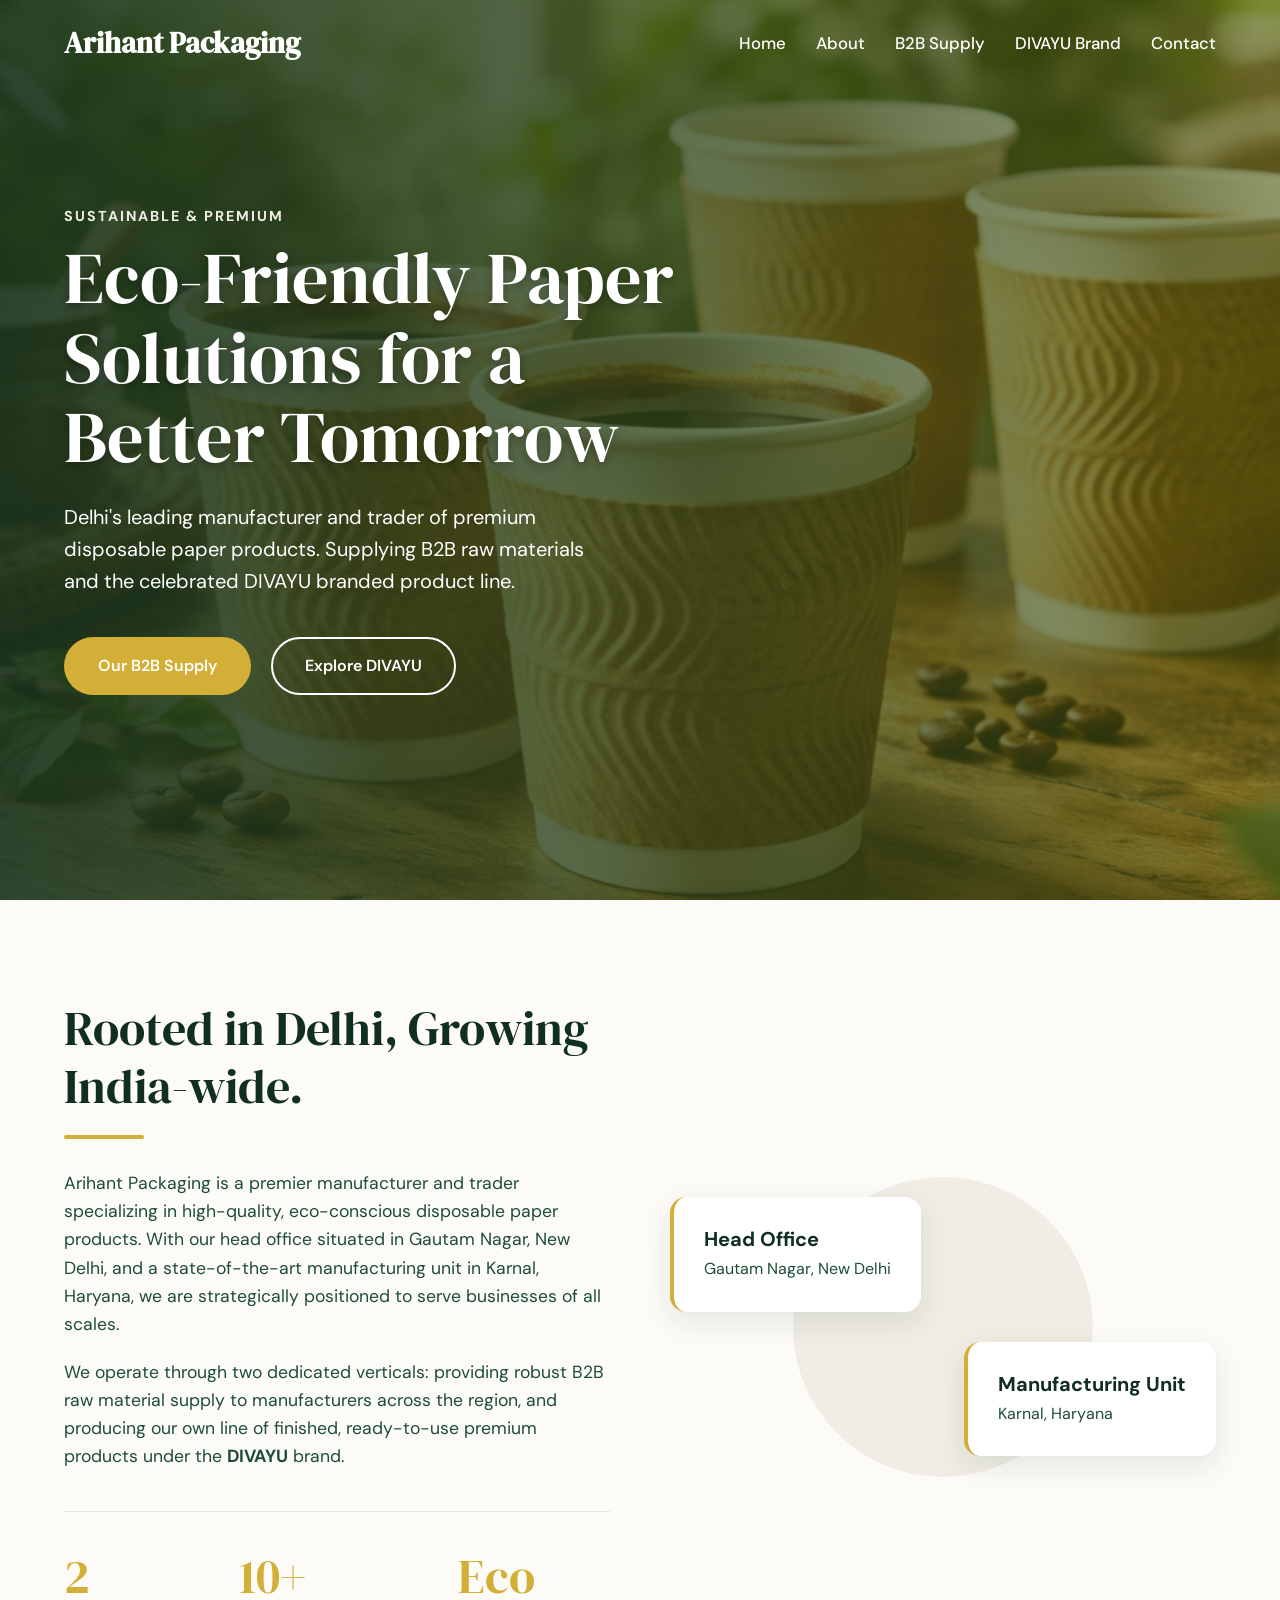
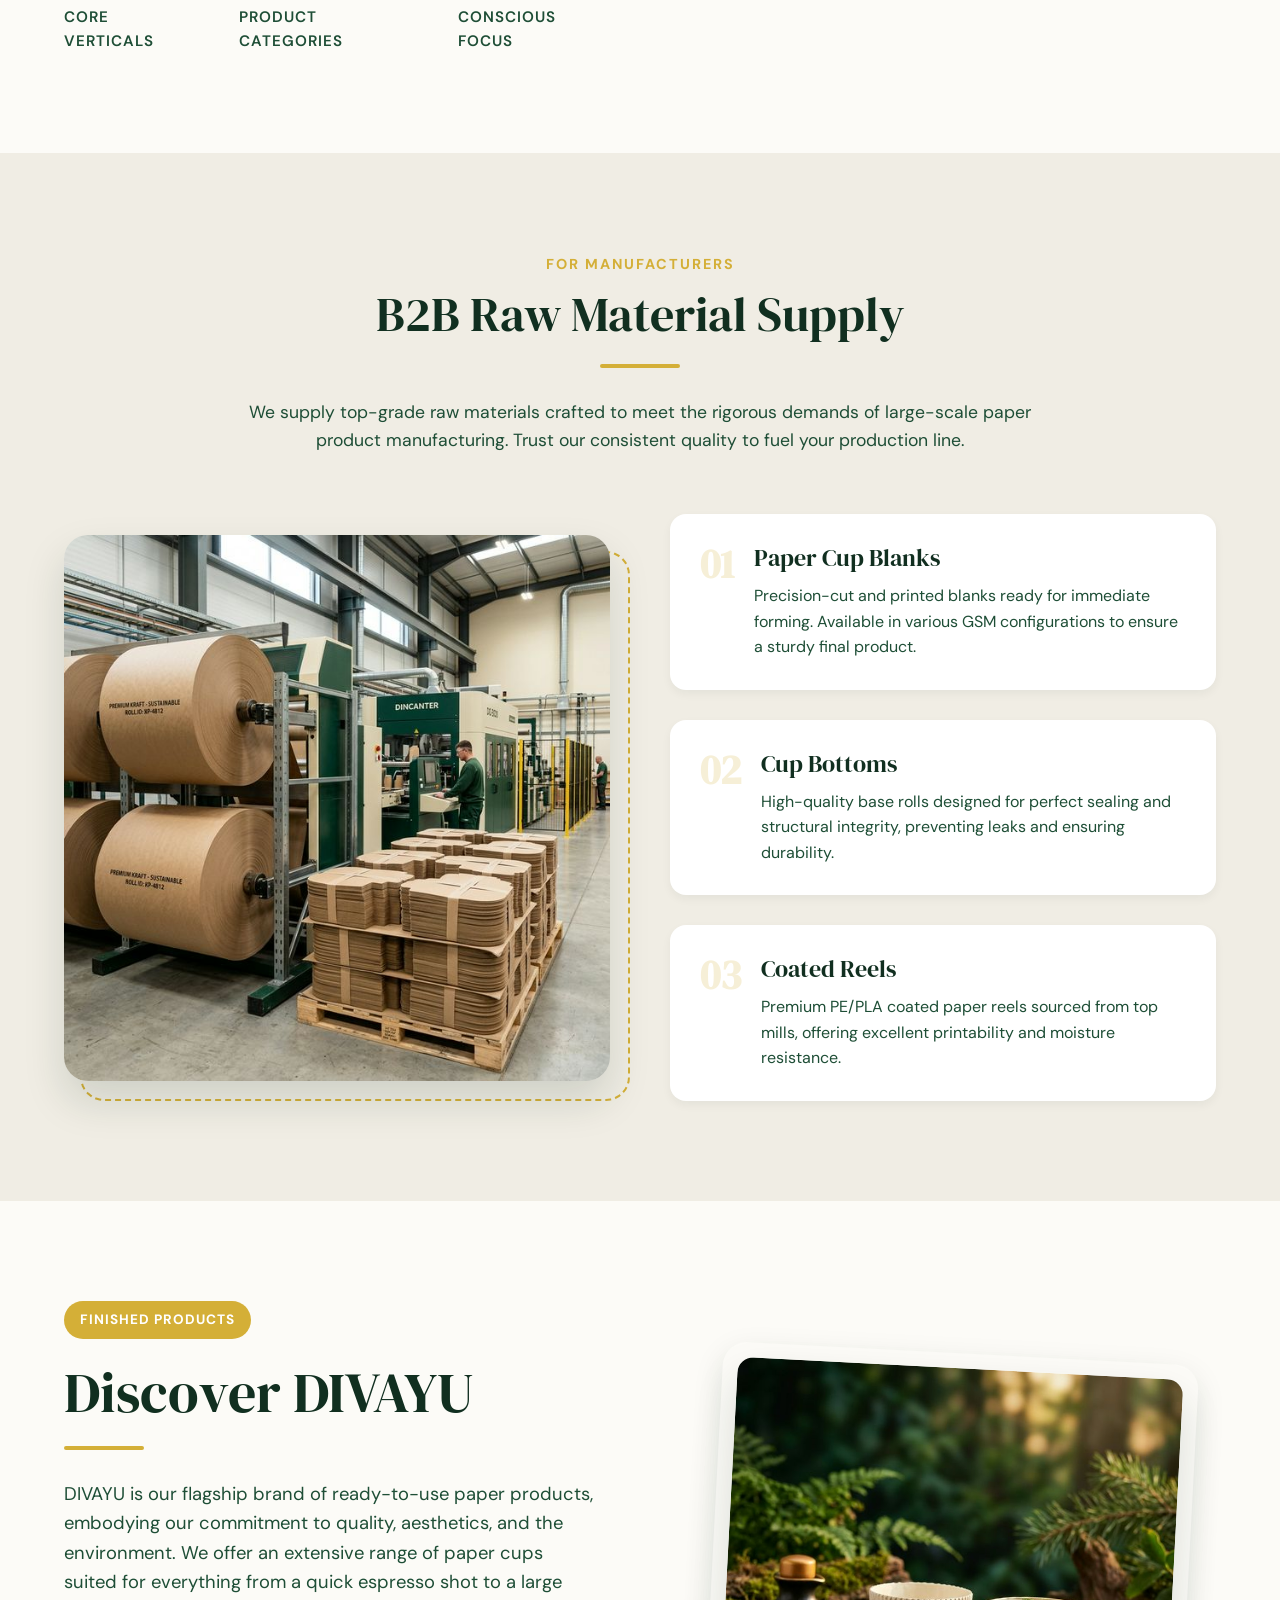
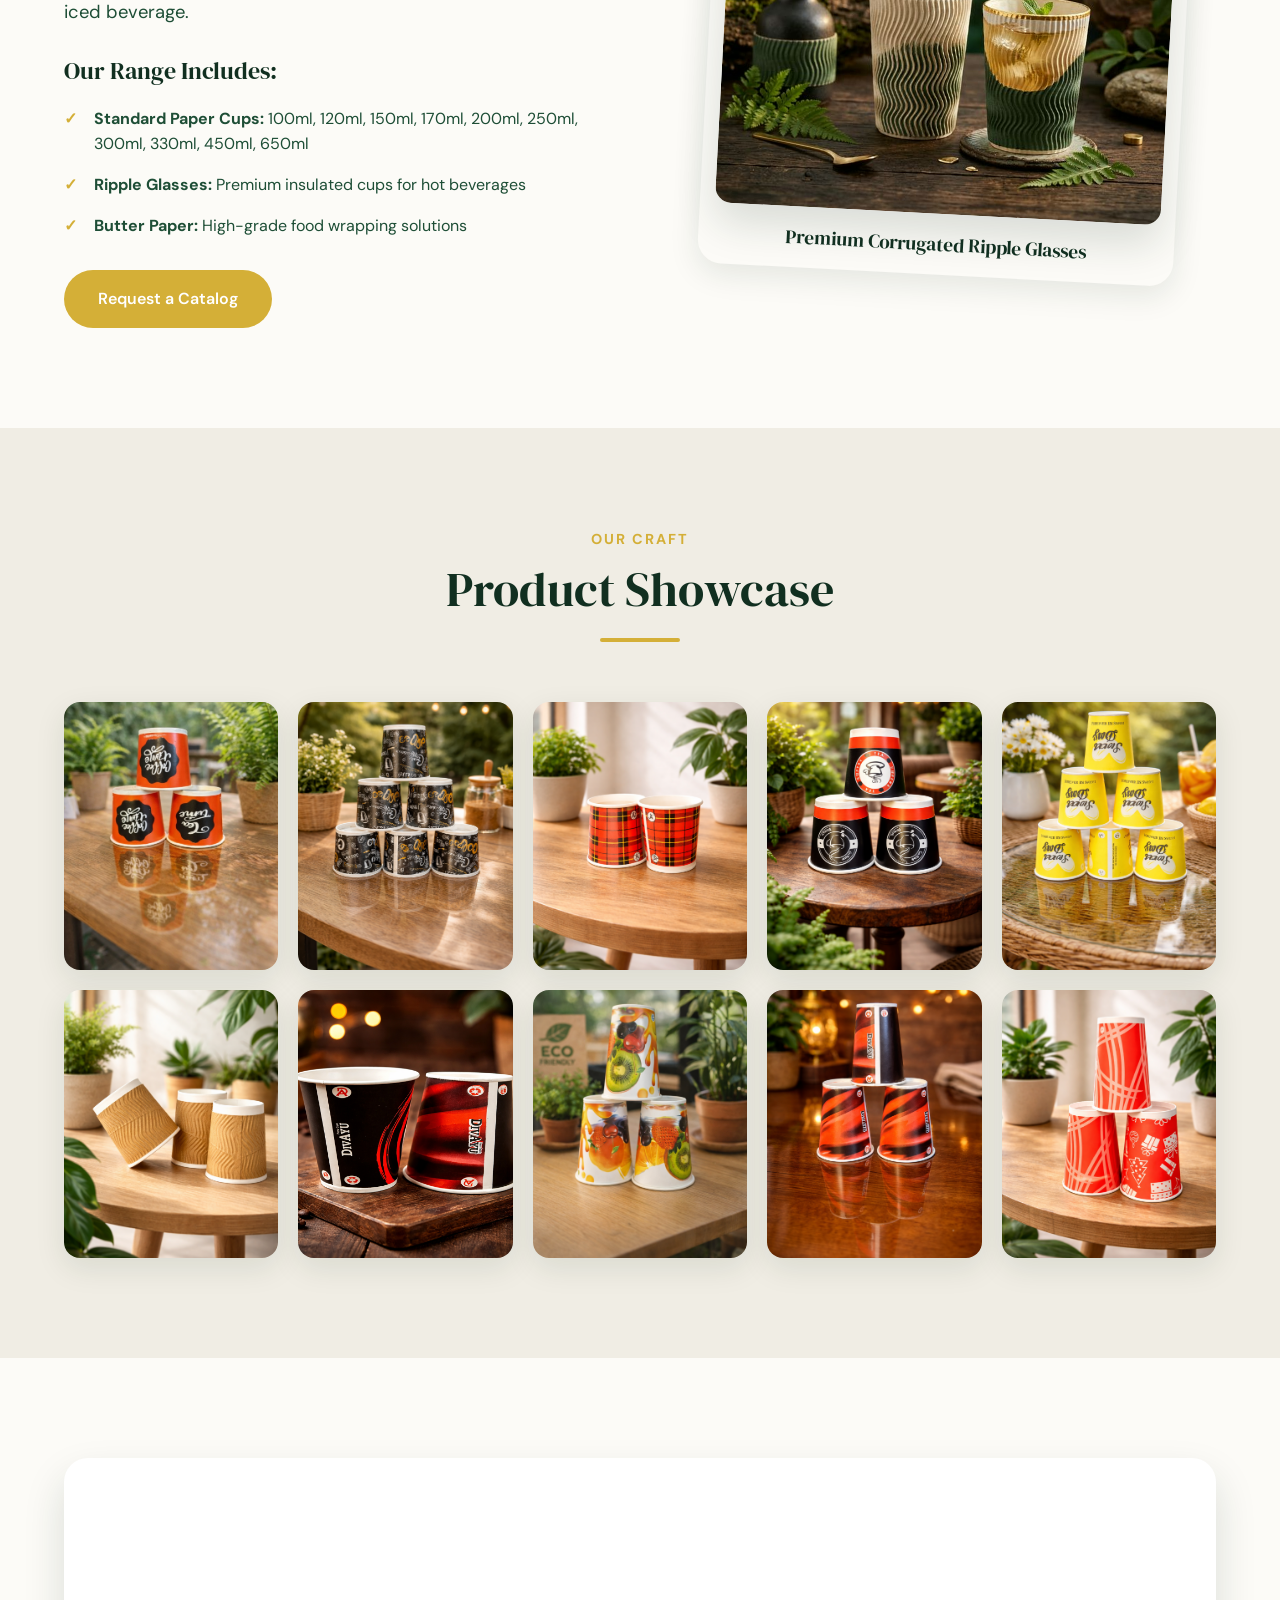
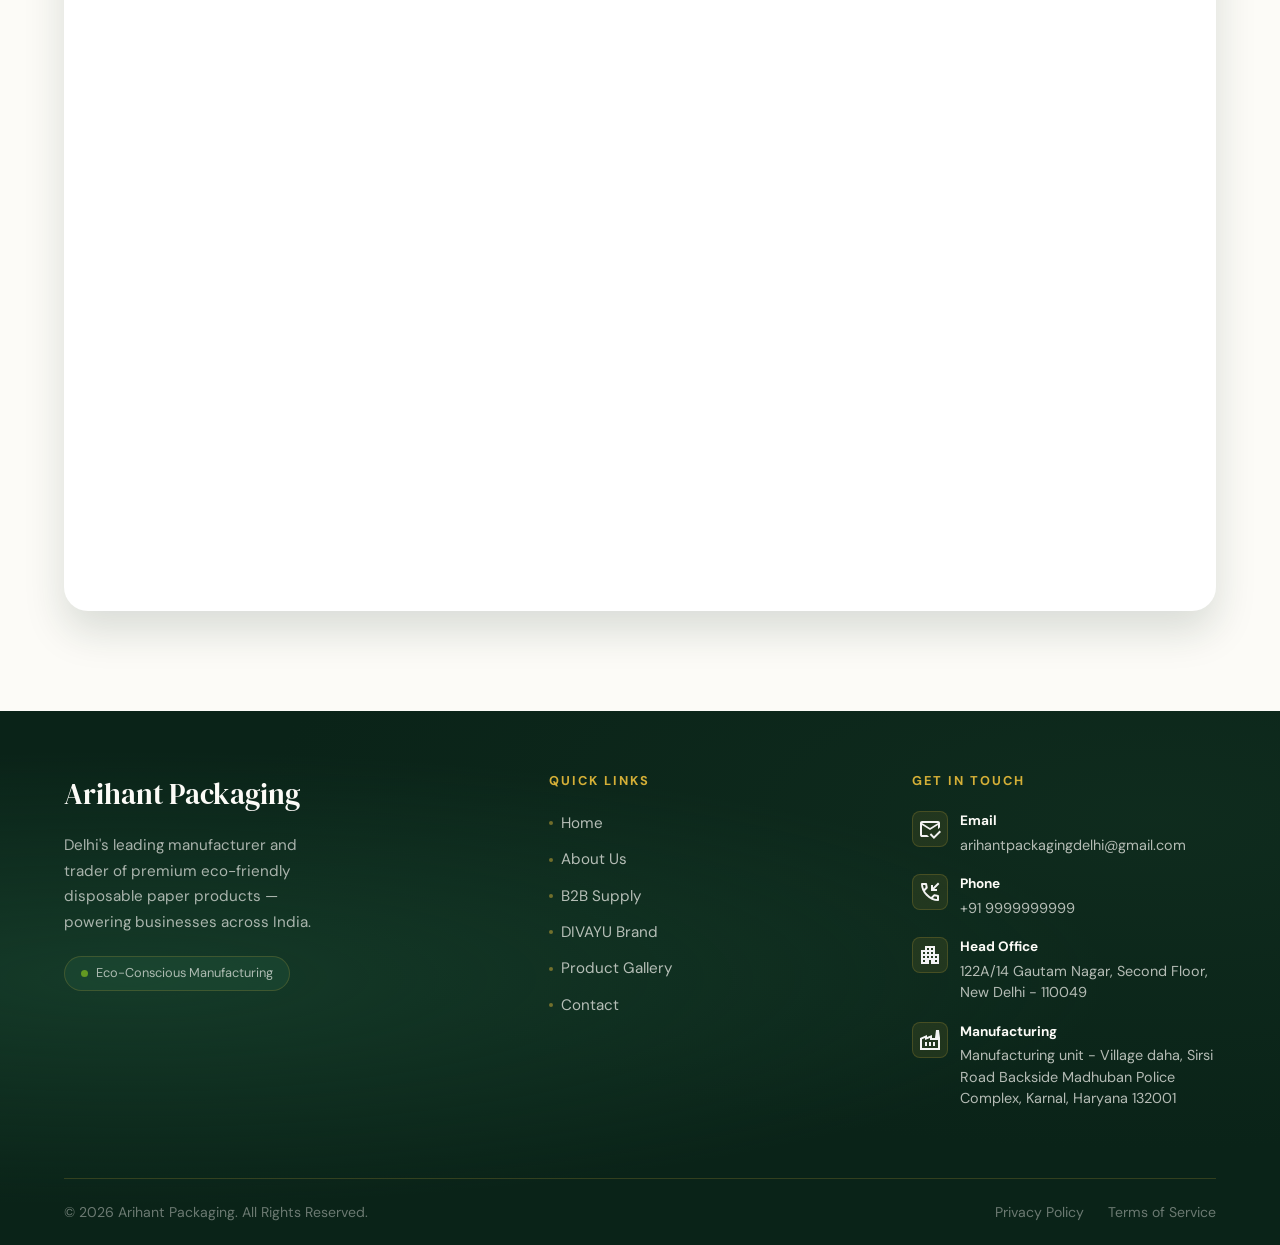
==== index.html @ 45473d4a "Upload Arihant packaging" ====
<!doctype html>
<html lang="en">
  <head>
    <meta charset="UTF-8" />
    <meta name="viewport" content="width=device-width, initial-scale=1.0" />
    <title>Arihant Packaging | Premium Paper Products</title>
    <meta
      name="description"
      content="Delhi-based manufacturer and trader of eco-friendly disposable paper products. B2B raw material supply and ready-to-use DIVAYU brand paper cups."
    />
    <!-- Google Fonts: DM Serif Display for headers, DM Sans for text -->
    <link rel="preconnect" href="https://fonts.googleapis.com" />
    <link rel="preconnect" href="https://fonts.gstatic.com" crossorigin />
    <link
      href="https://fonts.googleapis.com/css2?family=DM+Sans:ital,wght@0,400;0,500;0,700;1,400&family=DM+Serif+Display:ital@0;1&display=swap"
      rel="stylesheet"
    />
    <link rel="stylesheet" href="styles.css" />
  </head>
  <body>
    <!-- Navigation -->
    <nav class="navbar" id="navbar">
      <div class="container nav-container">
        <a href="#" class="brand-logo">Arihant Packaging</a>
        <ul class="nav-links">
          <li><a href="#home">Home</a></li>
          <li><a href="#about">About</a></li>
          <li><a href="#b2b-supply">B2B Supply</a></li>
          <li><a href="#divayu">DIVAYU Brand</a></li>
          <li><a href="#contact">Contact</a></li>
        </ul>
        <div class="mobile-menu-btn" id="mobile-menu-btn">
          <span></span>
          <span></span>
          <span></span>
        </div>
      </div>
    </nav>

    <!-- Mobile Menu -->
    <div class="mobile-menu" id="mobile-menu">
      <ul class="mobile-nav-links">
        <li><a href="#home" class="mobile-link">Home</a></li>
        <li><a href="#about" class="mobile-link">About</a></li>
        <li><a href="#b2b-supply" class="mobile-link">B2B Supply</a></li>
        <li><a href="#divayu" class="mobile-link">DIVAYU Brand</a></li>
        <li><a href="#contact" class="mobile-link">Contact</a></li>
      </ul>
    </div>

    <!-- Hero Section -->
    <header class="hero" id="home">
      <div class="hero-image-container">
        <img
          src="images/home-banner.png"
          alt="Eco-friendly Paper Cups"
          class="hero-bg-img"
        />
        <div class="hero-overlay"></div>
      </div>
      <div class="container hero-content">
        <div class="hero-text-box">
          <span class="subtitle slide-up">SUSTAINABLE & PREMIUM</span>
          <h1 class="main-title slide-up-delay">
            Eco-Friendly Paper Solutions for a Better Tomorrow
          </h1>
          <p class="hero-description slide-up-delay-2">
            Delhi's leading manufacturer and trader of premium disposable paper
            products. Supplying B2B raw materials and the celebrated DIVAYU
            branded product line.
          </p>
          <div class="hero-actions slide-up-delay-3">
            <a href="#b2b-supply" class="btn btn-primary">Our B2B Supply</a>
            <a href="#divayu" class="btn btn-secondary">Explore DIVAYU</a>
          </div>
        </div>
      </div>
    </header>

    <!-- About Section -->
    <section class="about section" id="about">
      <div class="container">
        <div class="about-grid">
          <div class="about-content">
            <h2 class="section-title">Rooted in Delhi, Growing India-wide.</h2>
            <div class="title-divider"></div>
            <p class="about-text">
              Arihant Packaging is a premier manufacturer and trader
              specializing in high-quality, eco-conscious disposable paper
              products. With our head office situated in Gautam Nagar, New
              Delhi, and a state-of-the-art manufacturing unit in Karnal,
              Haryana, we are strategically positioned to serve businesses of
              all scales.
            </p>
            <p class="about-text">
              We operate through two dedicated verticals: providing robust B2B
              raw material supply to manufacturers across the region, and
              producing our own line of finished, ready-to-use premium products
              under the <strong>DIVAYU</strong> brand.
            </p>
            <div class="stats-row">
              <div class="stat-item">
                <span class="stat-number">2</span>
                <span class="stat-label">Core Verticals</span>
              </div>
              <div class="stat-item">
                <span class="stat-number">10+</span>
                <span class="stat-label">Product Categories</span>
              </div>
              <div class="stat-item">
                <span class="stat-number">Eco</span>
                <span class="stat-label">Conscious Focus</span>
              </div>
            </div>
          </div>
          <div class="about-visual">
            <div class="visual-card visual-card-1">
              <h3>Head Office</h3>
              <p>Gautam Nagar, New Delhi</p>
            </div>
            <div class="visual-card visual-card-2">
              <h3>Manufacturing Unit</h3>
              <p>Karnal, Haryana</p>
            </div>
          </div>
        </div>
      </div>
    </section>

    <!-- B2B Supply Section -->
    <section class="b2b-supply section alternate-bg" id="b2b-supply">
      <div class="container">
        <div class="section-header center">
          <span class="subtitle">FOR MANUFACTURERS</span>
          <h2 class="section-title">B2B Raw Material Supply</h2>
          <div class="title-divider center-divider"></div>
          <p class="section-description">
            We supply top-grade raw materials crafted to meet the rigorous
            demands of large-scale paper product manufacturing. Trust our
            consistent quality to fuel your production line.
          </p>
        </div>

        <div class="b2b-grid">
          <div class="b2b-image-wrap tilt-in">
            <img
              src="images/b2b-supply.png"
              alt="B2B Paper Rolls and Blanks"
              class="fluid-img border-radius-lg shadow-lg"
            />
          </div>
          <div class="b2b-materials stagger-list">
            <div class="material-card">
              <div class="material-icon">01</div>
              <div class="material-info">
                <h3>Paper Cup Blanks</h3>
                <p>
                  Precision-cut and printed blanks ready for immediate forming.
                  Available in various GSM configurations to ensure a sturdy
                  final product.
                </p>
              </div>
            </div>
            <div class="material-card">
              <div class="material-icon">02</div>
              <div class="material-info">
                <h3>Cup Bottoms</h3>
                <p>
                  High-quality base rolls designed for perfect sealing and
                  structural integrity, preventing leaks and ensuring
                  durability.
                </p>
              </div>
            </div>
            <div class="material-card">
              <div class="material-icon">03</div>
              <div class="material-info">
                <h3>Coated Reels</h3>
                <p>
                  Premium PE/PLA coated paper reels sourced from top mills,
                  offering excellent printability and moisture resistance.
                </p>
              </div>
            </div>
          </div>
        </div>
      </div>
    </section>

    <!-- DIVAYU Brand Section -->
    <section class="divayu section" id="divayu">
      <div class="container">
        <div class="divayu-layout">
          <div class="divayu-text">
            <div class="brand-badge">FINISHED PRODUCTS</div>
            <h2 class="section-title brand-title">Discover DIVAYU</h2>
            <div class="title-divider"></div>
            <p class="brand-description">
              DIVAYU is our flagship brand of ready-to-use paper products,
              embodying our commitment to quality, aesthetics, and the
              environment. We offer an extensive range of paper cups suited for
              everything from a quick espresso shot to a large iced beverage.
            </p>

            <h3 class="subsection-title">Our Range Includes:</h3>
            <ul class="product-list">
              <li>
                <strong>Standard Paper Cups:</strong> 100ml, 120ml, 150ml,
                170ml, 200ml, 250ml, 300ml, 330ml, 450ml, 650ml
              </li>
              <li>
                <strong>Ripple Glasses:</strong> Premium insulated cups for hot
                beverages
              </li>
              <li>
                <strong>Butter Paper:</strong> High-grade food wrapping
                solutions
              </li>
            </ul>

            <a href="#contact" class="btn btn-primary mt-4"
              >Request a Catalog</a
            >
          </div>
          <div class="divayu-image tilt-in-right">
            <div class="image-frame">
              <img
                src="images/ripple-glasses.png"
                alt="DIVAYU Ripple Glasses"
                class="fluid-img shadow-lg"
              />
              <div class="image-caption">Premium Corrugated Ripple Glasses</div>
            </div>
          </div>
        </div>
      </div>
    </section>

    <!-- Gallery Section -->
    <section class="gallery section alternate-bg" id="gallery">
      <div class="container">
        <div class="section-header center">
          <span class="subtitle">OUR CRAFT</span>
          <h2 class="section-title">Product Showcase</h2>
          <div class="title-divider center-divider"></div>
        </div>
        <div class="gallery-grid">
          <div class="gallery-item tilt-item">
            <img src="images/150ml.png" alt="Eco Cups" />
            <div class="gallery-overlay">
              <h4>150 ml</h4>
            </div>
          </div>
          <div class="gallery-item tilt-item">
            <img src="images/150ml_2.png" alt="Ripple Glasses" />
            <div class="gallery-overlay">
              <h4>150 ml</h4>
            </div>
          </div>
          <div class="gallery-item tilt-item">
            <img src="images/170ml.png" alt="Raw Materials" />
            <div class="gallery-overlay">
              <h4>170 ml</h4>
            </div>
          </div>
          <div class="gallery-item tilt-item">
            <img src="images/200ml.png" alt="Raw Materials" />
            <div class="gallery-overlay">
              <h4>200 ml</h4>
            </div>
          </div>
          <div class="gallery-item tilt-item">
            <img src="images/200ml_2.png" alt="Raw Materials" />
            <div class="gallery-overlay">
              <h4>200 ml</h4>
            </div>
          </div>
          <div class="gallery-item tilt-item">
            <img src="images/200ml_ripple_glass.png" alt="Raw Materials" />
            <div class="gallery-overlay">
              <h4>200 ml</h4>
            </div>
          </div>
          <div class="gallery-item tilt-item">
            <img src="images/300ml.png" alt="Raw Materials" />
            <div class="gallery-overlay">
              <h4>300 ml</h4>
            </div>
          </div>
          <div class="gallery-item tilt-item">
            <img src="images/300_2ml.png" alt="Raw Materials" />
            <div class="gallery-overlay">
              <h4>300 ml</h4>
            </div>
          </div>
          <div class="gallery-item tilt-item">
            <img src="images/300ml_2.png" alt="Raw Materials" />
            <div class="gallery-overlay">
              <h4>300 ml</h4>
            </div>
          </div>
          <div class="gallery-item tilt-item">
            <img src="images/450ml.png" alt="Raw Materials" />
            <div class="gallery-overlay">
              <h4>450 ml</h4>
            </div>
          </div>
        </div>
      </div>
    </section>

    <!-- Contact Section -->
    <section class="contact section" id="contact">
      <div class="container">
        <div class="contact-wrapper">
          <div class="contact-info">
            <h2 class="section-title">Get in Touch</h2>
            <div class="title-divider"></div>
            <p class="contact-intro">
              Whether you are a manufacturer needing reliable raw material
              supply or a business looking for high-quality disposable cups,
              let's connect.
            </p>

            <div class="contact-details">
              <div class="contact-method">
                <div class="contact-icon">✉</div>
                <div class="contact-text">
                  <strong>Email Us</strong>
                  <a href="mailto:arihantpackagingdelhi@gmail.com"
                    >arihantpackagingdelhi@gmail.com</a
                  >
                </div>
              </div>

              <div class="contact-method">
                <div class="contact-icon">🏢</div>
                <div class="contact-text">
                  <strong>Head Office</strong>
                  <span>Gautam Nagar, New Delhi</span>
                </div>
              </div>

              <div class="contact-method">
                <div class="contact-icon">🏭</div>
                <div class="contact-text">
                  <strong>Manufacturing Unit</strong>
                  <span>Karnal, Haryana</span>
                </div>
              </div>
            </div>
          </div>

          <div class="contact-form-container">
            <form class="contact-form">
              <h3 class="form-title">Send an Enquiry</h3>
              <div class="form-group">
                <label for="name">Full Name *</label>
                <input type="text" id="name" required placeholder="Your Name" />
              </div>
              <div class="form-group">
                <label for="email">Email Address *</label>
                <input
                  type="email"
                  id="email"
                  required
                  placeholder="Your Email"
                />
              </div>
              <div class="form-group">
                <label for="interest">Interested In</label>
                <select id="interest">
                  <option>B2B Raw Materials</option>
                  <option>DIVAYU Paper Cups</option>
                  <option>Ripple Glasses</option>
                  <option>Other / General Enquiry</option>
                </select>
              </div>
              <div class="form-group">
                <label for="message">Message</label>
                <textarea
                  id="message"
                  rows="4"
                  placeholder="How can we help your business?"
                ></textarea>
              </div>
              <button type="submit" class="btn btn-primary submit-btn">
                Submit Enquiry
              </button>
              <div class="success-msg">
                <p>Thank you for your enquiry! We will get back to you soon.</p>
              </div>
            </form>
          </div>
        </div>
      </div>
    </section>

    <footer class="footer" id="footer">
      <div class="footer-container">
        <div class="footer-grid">
          <!-- Col 1: Brand -->
          <div class="footer-brand">
            <a href="#" class="footer-logo">Arihant Packaging</a>
            <p class="footer-tagline">
              Delhi's leading manufacturer and trader of premium eco-friendly
              disposable paper products — powering businesses across India.
            </p>
            <div class="footer-eco-badge">
              <span class="footer-eco-dot"></span>
              Eco-Conscious Manufacturing
            </div>
          </div>

          <!-- Col 2: Quick Links -->
          <div class="footer-col">
            <p class="footer-col-title">Quick Links</p>
            <ul class="footer-links">
              <li><a href="#home">Home</a></li>
              <li><a href="#about">About Us</a></li>
              <li><a href="#b2b-supply">B2B Supply</a></li>
              <li><a href="#divayu">DIVAYU Brand</a></li>
              <li><a href="#gallery">Product Gallery</a></li>
              <li><a href="#contact">Contact</a></li>
            </ul>
          </div>

          <!-- Col 3: Contact -->
          <div class="footer-col">
            <p class="footer-col-title">Get in Touch</p>
            <div class="footer-contact-item">
              <div class="footer-contact-icon">
                <svg
                  xmlns="http://www.w3.org/2000/svg"
                  height="24px"
                  viewBox="0 -960 960 960"
                  width="24px"
                  fill="#F3F3F3"
                >
                  <path
                    d="M638-80 468-250l56-56 114 114 226-226 56 56L638-80ZM480-520l320-200H160l320 200Zm0 80L160-640v400h206l80 80H160q-33 0-56.5-23.5T80-240v-480q0-33 23.5-56.5T160-800h640q33 0 56.5 23.5T880-720v174l-80 80v-174L480-440Zm0 0Zm0-80Zm0 80Z"
                  />
                </svg>
              </div>
              <div class="footer-contact-text">
                <strong>Email</strong>
                arihantpackagingdelhi@gmail.com
              </div>
            </div>
            <div class="footer-contact-item">
              <div class="footer-contact-icon">
                <svg
                  xmlns="http://www.w3.org/2000/svg"
                  height="24px"
                  viewBox="0 -960 960 960"
                  width="24px"
                  fill="#F3F3F3"
                >
                  <path
                    d="M520-520v-240h80v104l200-200 56 56-200 200h104v80H520Zm278 400q-125 0-247-54.5T329-329Q229-429 174.5-551T120-798q0-18 12-30t30-12h162q14 0 25 9.5t13 22.5l26 140q2 16-1 27t-11 19l-97 98q20 37 47.5 71.5T387-386q31 31 65 57.5t72 48.5l94-94q9-9 23.5-13.5T670-390l138 28q14 4 23 14.5t9 23.5v162q0 18-12 30t-30 12ZM241-600l66-66-17-94h-89q5 41 14 81t26 79Zm358 358q39 17 79.5 27t81.5 13v-88l-94-19-67 67ZM241-600Zm358 358Z"
                  />
                </svg>
              </div>
              <div class="footer-contact-text">
                <strong>Phone </strong>
                +91 9999999999
              </div>
            </div>
            <div class="footer-contact-item">
              <div class="footer-contact-icon">
                <svg
                  xmlns="http://www.w3.org/2000/svg"
                  height="24px"
                  viewBox="0 -960 960 960"
                  width="24px"
                  fill="#F3F3F3"
                >
                  <path
                    d="M120-120v-560h160v-160h400v320h160v400H520v-160h-80v160H120Zm80-80h80v-80h-80v80Zm0-160h80v-80h-80v80Zm0-160h80v-80h-80v80Zm160 160h80v-80h-80v80Zm0-160h80v-80h-80v80Zm0-160h80v-80h-80v80Zm160 320h80v-80h-80v80Zm0-160h80v-80h-80v80Zm0-160h80v-80h-80v80Zm160 480h80v-80h-80v80Zm0-160h80v-80h-80v80Z"
                  />
                </svg>
              </div>
              <div class="footer-contact-text">
                <strong>Head Office</strong>
                122A/14 Gautam Nagar, Second Floor, New Delhi - 110049
              </div>
            </div>
            <div class="footer-contact-item">
              <div class="footer-contact-icon">
                <svg
                  xmlns="http://www.w3.org/2000/svg"
                  height="24px"
                  viewBox="0 -960 960 960"
                  width="24px"
                  fill="#F3F3F3"
                >
                  <path
                    d="M80-80v-481l280-119v80l200-80v120h320v480H80Zm80-80h640v-320H480v-82l-200 80v-78l-120 53v347Zm280-80h80v-160h-80v160Zm-160 0h80v-160h-80v160Zm320 0h80v-160h-80v160Zm280-320H680l40-320h120l40 320ZM160-160h640-640Z"
                  />
                </svg>
              </div>
              <div class="footer-contact-text">
                <strong>Manufacturing</strong>
                Manufacturing unit - Village daha, Sirsi Road Backside Madhuban
                Police Complex, Karnal, Haryana 132001
              </div>
            </div>
          </div>
        </div>

        <div class="footer-bottom">
          <p>&copy; 2026 Arihant Packaging. All Rights Reserved.</p>
          <div class="footer-bottom-links">
            <a href="#">Privacy Policy</a>
            <a href="#">Terms of Service</a>
          </div>
        </div>
      </div>
    </footer>

    <script src="script.js"></script>
  </body>
</html>
---- styles.css ----
/* ==========================================================================
   CSS Variables & Base Reset
   ========================================================================== */
:root {
  --color-bg-primary: #fcfbf7; /* Cream */
  --color-bg-secondary: #f0ede4; /* Deeper Cream */
  --color-terracotta: #d4af37; /* Gold */
  --color-terracotta-dark: #b99525; /* Darker Gold */
  --color-dark-brown: #112f20; /* Deep Forest Green */
  --color-dark-brown-light: #1e4e36; /* Lighter Forest Green */
  --color-white: #ffffff;

  --font-heading: "DM Serif Display", serif;
  --font-body: "DM Sans", sans-serif;

  --transition-fast: 0.2s ease-in-out;
  --transition-base: 0.4s cubic-bezier(0.25, 1, 0.5, 1);
  --transition-slow: 0.8s cubic-bezier(0.25, 1, 0.5, 1);

  --radius-sm: 8px;
  --radius-md: 16px;
  --radius-lg: 24px;

  --shadow-sm: 0 4px 10px rgba(17, 47, 32, 0.05);
  --shadow-md: 0 10px 30px rgba(17, 47, 32, 0.1);
  --shadow-lg: 0 20px 40px rgba(17, 47, 32, 0.15);
}

* {
  margin: 0;
  padding: 0;
  box-sizing: border-box;
}

html {
  scroll-behavior: smooth;
  font-size: 16px;
  overflow-x: hidden;
}

body {
  font-family: var(--font-body);
  background-color: var(--color-bg-primary);
  color: var(--color-dark-brown);
  line-height: 1.6;
  overflow-x: hidden;
  -webkit-font-smoothing: antialiased;
}

h1,
h2,
h3,
h4,
h5,
h6 {
  font-family: var(--font-heading);
  font-weight: 400;
  line-height: 1.2;
  color: var(--color-dark-brown);
}

a {
  text-decoration: none;
  color: inherit;
  transition: var(--transition-base);
}

ul {
  list-style: none;
}

.container {
  width: 90%;
  max-width: 1280px;
  margin: 0 auto;
}

.section {
  padding: 100px 0;
}

.alternate-bg {
  background-color: var(--color-bg-secondary);
}

.section-header.center {
  text-align: center;
  margin-bottom: 60px;
}

.section-title {
  font-size: 3rem;
  margin-bottom: 10px;
}

.subtitle {
  display: block;
  font-family: var(--font-body);
  font-size: 0.9rem;
  font-weight: 700;
  letter-spacing: 2px;
  text-transform: uppercase;
  color: var(--color-terracotta);
  margin-bottom: 10px;
}

.title-divider {
  width: 80px;
  height: 4px;
  background-color: var(--color-terracotta);
  margin: 20px 0 30px;
  border-radius: 2px;
}

.center-divider {
  margin: 20px auto 30px;
}

.section-description {
  max-width: 850px;
  margin: 0 auto;
  font-size: 1.1rem;
  color: var(--color-dark-brown-light);
}

.fluid-img {
  max-width: 100%;
  height: auto;
  display: block;
}

.border-radius-lg {
  border-radius: var(--radius-lg);
}
.shadow-lg {
  box-shadow: var(--shadow-lg);
}
.mt-4 {
  margin-top: 2rem;
}

/* ==========================================================================
   Buttons
   ========================================================================== */
.btn {
  display: inline-flex;
  align-items: center;
  justify-content: center;
  padding: 14px 32px;
  font-weight: 600;
  border-radius: 50px;
  font-size: 1rem;
  cursor: pointer;
  transition: var(--transition-base);
  border: 2px solid transparent;
}

.btn-primary {
  background-color: var(--color-terracotta);
  color: var(--color-white);
}

.btn-primary:hover {
  background-color: var(--color-terracotta-dark);
  transform: translateY(-3px);
  box-shadow: var(--shadow-md);
}

.btn-secondary {
  background-color: transparent;
  border-color: var(--color-white);
  color: var(--color-white);
}

.btn-secondary:hover {
  background-color: var(--color-white);
  color: var(--color-dark-brown);
  transform: translateY(-3px);
}

/* ==========================================================================
   Navigation
   ========================================================================== */
.navbar {
  position: fixed;
  top: 0;
  left: 0;
  width: 100%;
  z-index: 100;
  padding: 20px 0;
  transition: var(--transition-base);
  background-color: transparent;
}

.navbar.scrolled {
  background-color: rgba(252, 251, 247, 0.95);
  backdrop-filter: blur(10px);
  padding: 15px 0;
  box-shadow: 0 2px 10px rgba(17, 47, 32, 0.1);
}

.navbar.scrolled .brand-logo,
.navbar.scrolled .nav-links a {
  color: var(--color-dark-brown);
}

.nav-container {
  display: flex;
  justify-content: space-between;
  align-items: center;
}

.brand-logo {
  font-family: var(--font-heading);
  font-size: 1.8rem;
  font-weight: 700;
  color: var(--color-white);
  z-index: 101;
}

.nav-links {
  display: flex;
  gap: 30px;
}

.nav-links a {
  color: var(--color-white);
  font-weight: 500;
  font-size: 1.05rem;
  position: relative;
}

.nav-links a::after {
  content: "";
  position: absolute;
  width: 0;
  height: 2px;
  bottom: -5px;
  left: 0;
  background-color: var(--color-terracotta);
  transition: var(--transition-base);
}

.nav-links a:hover::after {
  width: 100%;
}

.mobile-menu-btn {
  display: none;
  flex-direction: column;
  gap: 6px;
  cursor: pointer;
  z-index: 101;
}

.mobile-menu-btn span {
  width: 30px;
  height: 3px;
  background-color: var(--color-white);
  transition: var(--transition-base);
}

.navbar.scrolled .mobile-menu-btn span {
  background-color: var(--color-dark-brown);
}

.mobile-menu {
  position: fixed;
  top: 0;
  left: 100%;
  width: 100%;
  height: 100vh;
  background-color: var(--color-bg-primary);
  z-index: 99;
  display: flex;
  align-items: center;
  justify-content: center;
  transition: var(--transition-base);
}

.mobile-menu.active {
  left: 0;
}

.mobile-nav-links {
  display: flex;
  flex-direction: column;
  gap: 20px;
  text-align: center;
}

.mobile-nav-links a {
  font-family: var(--font-heading);
  font-size: 2.5rem;
  color: var(--color-dark-brown);
}

.mobile-nav-links a:hover {
  color: var(--color-terracotta);
}

/* ==========================================================================
   Hero Section
   ========================================================================== */
.hero {
  position: relative;
  height: 100vh;
  min-height: 700px;
  display: flex;
  align-items: center;
  color: var(--color-white);
  overflow: hidden;
}

.hero-image-container {
  position: absolute;
  top: 0;
  left: 0;
  width: 100%;
  height: 100%;
  z-index: 1;
}

.hero-bg-img {
  width: 100%;
  height: 100%;
  object-fit: cover;
  transform: scale(1.05); /* initial scale for subtle zoom out anim */
  animation: zoomOut 20s ease-out infinite alternate;
}

@keyframes zoomOut {
  0% {
    transform: scale(1.1);
  }
  100% {
    transform: scale(1);
  }
}

.hero-overlay {
  position: absolute;
  top: 0;
  left: 0;
  width: 100%;
  height: 100%;
  background: linear-gradient(
    to right,
    rgba(17, 47, 32, 0.8) 0%,
    rgba(17, 47, 32, 0.4) 60%,
    rgba(17, 47, 32, 0.1) 100%
  );
  z-index: 2;
}

.hero-content {
  position: relative;
  z-index: 3;
}

.hero-text-box {
  max-width: 650px;
}

.hero .subtitle {
  color: var(--color-bg-secondary);
}

.main-title {
  font-size: 4.5rem;
  color: var(--color-white);
  margin-bottom: 25px;
  line-height: 1.1;
  text-shadow: 0 4px 10px rgba(0, 0, 0, 0.3);
}

.hero-description {
  font-size: 1.25rem;
  margin-bottom: 40px;
  opacity: 0.9;
  max-width: 550px;
}

.hero-actions {
  display: flex;
  gap: 20px;
}

/* ==========================================================================
   About Section
   ========================================================================== */
.about-grid {
  display: grid;
  grid-template-columns: 1fr 1fr;
  gap: 60px;
  align-items: center;
}

.about-text {
  font-size: 1.1rem;
  margin-bottom: 20px;
  color: var(--color-dark-brown-light);
}

.stats-row {
  display: flex;
  gap: 40px;
  margin-top: 40px;
  padding-top: 40px;
  border-top: 1px solid rgba(17, 47, 32, 0.1);
}

.stat-item {
  display: flex;
  flex-direction: column;
}

.stat-number {
  font-family: var(--font-heading);
  font-size: 3rem;
  color: var(--color-terracotta);
  line-height: 1;
}

.stat-label {
  font-weight: 600;
  font-size: 0.95rem;
  letter-spacing: 1px;
  text-transform: uppercase;
  color: var(--color-dark-brown-light);
  margin-top: 5px;
}

.about-visual {
  position: relative;
  height: 500px;
  display: flex;
  flex-direction: column;
  justify-content: center;
  gap: 30px;
}

.about-visual::before {
  content: "";
  position: absolute;
  top: 50%;
  left: 50%;
  transform: translate(-50%, -50%);
  width: 300px;
  height: 300px;
  background-color: var(--color-bg-secondary);
  border-radius: 50%;
  z-index: 0;
}

.visual-card {
  background: var(--color-white);
  padding: 30px;
  border-radius: var(--radius-md);
  box-shadow: var(--shadow-md);
  position: relative;
  z-index: 1;
  max-width: 350px;
  transition: var(--transition-base);
  border-left: 4px solid var(--color-terracotta);
}

.visual-card-1 {
  align-self: flex-start;
}

.visual-card-2 {
  align-self: flex-end;
}

.visual-card h3 {
  font-family: var(--font-body);
  font-weight: 700;
  font-size: 1.25rem;
  margin-bottom: 5px;
}

.visual-card p {
  color: var(--color-dark-brown-light);
}

.visual-card:hover {
  transform: translateY(-5px);
  box-shadow: var(--shadow-lg);
}

/* ==========================================================================
   B2B Supply
   ========================================================================== */
.b2b-grid {
  display: grid;
  grid-template-columns: 1fr 1fr;
  gap: 60px;
  align-items: center;
}

.b2b-image-wrap {
  position: relative;
}

.b2b-image-wrap::after {
  content: "";
  position: absolute;
  bottom: -20px;
  right: -20px;
  width: 100%;
  height: 100%;
  border: 2px dashed var(--color-terracotta);
  border-radius: var(--radius-lg);
  z-index: -1;
}

.b2b-materials {
  display: flex;
  flex-direction: column;
  gap: 30px;
}

.material-card {
  display: flex;
  gap: 20px;
  background: var(--color-white);
  padding: 30px;
  border-radius: var(--radius-md);
  box-shadow: var(--shadow-sm);
  transition: var(--transition-base);
}

.material-card:hover {
  transform: translateX(10px);
  box-shadow: var(--shadow-md);
  border-left: 4px solid var(--color-terracotta);
}

.material-icon {
  font-family: var(--font-heading);
  font-size: 2.5rem;
  color: rgba(212, 175, 55, 0.2);
  font-weight: bold;
  line-height: 1;
}

.material-info h3 {
  font-size: 1.5rem;
  margin-bottom: 10px;
}

.material-info p {
  color: var(--color-dark-brown-light);
}

/* ==========================================================================
   DIVAYU Brand
   ========================================================================== */
.divayu-layout {
  display: grid;
  grid-template-columns: 1fr 1fr;
  gap: 80px;
  align-items: center;
}

.brand-badge {
  background-color: var(--color-terracotta);
  color: var(--color-white);
  padding: 8px 16px;
  border-radius: 50px;
  font-weight: 700;
  font-size: 0.85rem;
  letter-spacing: 1px;
  display: inline-block;
  margin-bottom: 20px;
}

.brand-title {
  font-size: 3.5rem;
}

.brand-description {
  font-size: 1.15rem;
  color: var(--color-dark-brown-light);
  margin-bottom: 30px;
}

.subsection-title {
  font-size: 1.5rem;
  margin-bottom: 20px;
}

.product-list {
  display: flex;
  flex-direction: column;
  gap: 15px;
}

.product-list li {
  position: relative;
  padding-left: 30px;
  color: var(--color-dark-brown-light);
}

.product-list li::before {
  content: "✓";
  position: absolute;
  left: 0;
  top: 0;
  color: var(--color-terracotta);
  font-weight: bold;
}

.divayu-image {
  position: relative;
  padding: 30px;
}

.image-frame {
  position: relative;
  background: var(--color-bg-primary);
  padding: 15px;
  border-radius: var(--radius-lg);
  box-shadow: var(--shadow-md);
  transform: rotate(3deg);
  transition: var(--transition-base);
}

.image-frame:hover {
  transform: rotate(0deg) scale(1.02);
  box-shadow: var(--shadow-lg);
}

.image-frame img {
  border-radius: var(--radius-md);
}

.image-caption {
  text-align: center;
  padding-top: 15px;
  font-family: var(--font-heading);
  font-size: 1.2rem;
  color: var(--color-dark-brown);
}

/* ==========================================================================
   Product Gallery
   ========================================================================== */
.gallery-grid {
  display: grid;
  grid-template-columns: repeat(5, 1fr);
  gap: 20px;
}

.gallery-item {
  position: relative;
  border-radius: var(--radius-md);
  overflow: hidden;
  aspect-ratio: 4/5;
  cursor: pointer;
  box-shadow: var(--shadow-md);
}

.gallery-item img {
  width: 100%;
  height: 100%;
  object-fit: cover;
  transition: transform 0.8s ease;
}

.gallery-overlay {
  position: absolute;
  bottom: 0;
  left: 0;
  width: 100%;
  padding: 40px 20px 20px;
  background: linear-gradient(
    to top,
    rgba(17, 47, 32, 0.9) 0%,
    transparent 100%
  );
  color: var(--color-white);
  transform: translateY(20px);
  opacity: 0;
  transition: var(--transition-base);
}

.gallery-overlay h4 {
  font-family: var(--font-heading);
  font-size: 1.5rem;
  color: var(--color-white);
}

.gallery-item:hover img {
  transform: scale(1.1);
}

.gallery-item:hover .gallery-overlay {
  transform: translateY(0);
  opacity: 1;
}

/* ==========================================================================
   Contact Section
   ========================================================================== */
.contact-wrapper {
  display: grid;
  grid-template-columns: 1fr 1fr;
  gap: 80px;
  background-color: var(--color-white);
  border-radius: var(--radius-lg);
  overflow: hidden;
  box-shadow: var(--shadow-lg);
}

.contact-info {
  background-color: var(--color-dark-brown);
  color: var(--color-bg-primary);
  padding: 60px;
}

.contact-info .section-title {
  color: var(--color-bg-primary);
}

.contact-intro {
  font-size: 1.1rem;
  margin-bottom: 40px;
  opacity: 0.9;
}

.contact-details {
  display: flex;
  flex-direction: column;
  gap: 30px;
}

.contact-method {
  display: flex;
  gap: 20px;
  align-items: flex-start;
}

.contact-icon {
  font-size: 1.5rem;
  color: var(--color-terracotta);
}

.contact-text {
  display: flex;
  flex-direction: column;
}

.contact-text strong {
  font-size: 1.1rem;
  margin-bottom: 5px;
  font-family: var(--font-heading);
}

.contact-text a:hover {
  color: var(--color-terracotta);
}

.contact-form-container {
  padding: 60px;
  background-color: var(--color-white);
}

.form-title {
  font-size: 2rem;
  margin-bottom: 30px;
}

.form-group {
  margin-bottom: 25px;
}

.form-group label {
  display: block;
  margin-bottom: 8px;
  font-weight: 600;
  font-size: 0.95rem;
}

.form-group input,
.form-group select,
.form-group textarea {
  width: 100%;
  padding: 15px;
  border: 1px solid rgba(17, 47, 32, 0.2);
  border-radius: var(--radius-sm);
  font-family: var(--font-body);
  font-size: 1rem;
  background-color: var(--color-bg-primary);
  transition: var(--transition-fast);
}

.form-group input:focus,
.form-group select:focus,
.form-group textarea:focus {
  outline: none;
  border-color: var(--color-terracotta);
  box-shadow: 0 0 0 3px rgba(212, 175, 55, 0.1);
}

.submit-btn {
  width: 100%;
}
.success-msg {
  color: var(--color-dark-brown-light);
  font-weight: 600;
  text-align: center;
  margin-top: 20px;
}

/* ==========================================================================
   Footer
   ========================================================================== */

/* ==========================================================================
   Animations & Transitions (JS Triggered)
   ========================================================================== */
.fade-up {
  opacity: 0;
  transform: translateY(30px);
  transition:
    opacity 0.8s ease-out,
    transform 0.8s ease-out;
}

.fade-up.visible {
  opacity: 1;
  transform: translateY(0);
}

.slide-in-left {
  opacity: 0;
  transform: translateX(-50px);
  transition:
    opacity 0.8s ease-out,
    transform 0.8s ease-out;
}

.slide-in-right {
  opacity: 0;
  transform: translateX(50px);
  transition:
    opacity 0.8s ease-out,
    transform 0.8s ease-out;
}

.slide-in-left.visible,
.slide-in-right.visible {
  opacity: 1;
  transform: translateX(0);
}

/* Hero Load Animations */
.slide-up {
  animation: slideUpFade 1s cubic-bezier(0.25, 1, 0.5, 1) forwards;
}

.slide-up-delay {
  opacity: 0;
  animation: slideUpFade 1s cubic-bezier(0.25, 1, 0.5, 1) 0.2s forwards;
}

.slide-up-delay-2 {
  opacity: 0;
  animation: slideUpFade 1s cubic-bezier(0.25, 1, 0.5, 1) 0.4s forwards;
}

.slide-up-delay-3 {
  opacity: 0;
  animation: slideUpFade 1s cubic-bezier(0.25, 1, 0.5, 1) 0.6s forwards;
}

@keyframes slideUpFade {
  from {
    opacity: 0;
    transform: translateY(30px);
  }
  to {
    opacity: 1;
    transform: translateY(0);
  }
}

/* ==========================================================================
   Responsive Design
   ========================================================================== */
@media (max-width: 1024px) {
  .main-title {
    font-size: 3.5rem;
  }
  .about-grid,
  .b2b-grid,
  .divayu-layout {
    gap: 40px;
  }
  .contact-wrapper {
    gap: 0;
    grid-template-columns: 1fr;
  }
}

@media (max-width: 768px) {
  .nav-links {
    display: none;
  }
  .mobile-menu-btn {
    display: flex;
  }

  .about-grid,
  .b2b-grid,
  .divayu-layout {
    grid-template-columns: 1fr;
  }

  .about-visual {
    height: auto;
    padding: 40px 0;
  }
  .visual-card {
    max-width: 100%;
    align-self: center;
  }

  .gallery-grid {
    grid-template-columns: repeat(2, 1fr);
  }
  .b2b-image-wrap {
    margin-bottom: 20px;
  }
  .divayu-image {
    padding: 0;
    margin-top: 30px;
  }

  .main-title {
    font-size: 2.8rem;
  }
  .brand-title {
    font-size: 2.8rem;
  }
}

@media (max-width: 480px) {
  .main-title {
    font-size: 2.2rem;
  }
  .section-title {
    font-size: 2.2rem;
  }
  .hero-actions {
    flex-direction: column;
  }
  .contact-info,
  .contact-form-container {
    padding: 40px 20px;
  }
  .stat-number {
    font-size: 2.5rem;
  }
}
/* =============================================
   Footer — Green Theme with Radial Glow
   ============================================= */
.footer {
  background-color: #0a2318;
  background-image:
    radial-gradient(
      ellipse at 10% 50%,
      rgba(30, 78, 54, 0.55) 0%,
      transparent 60%
    ),
    radial-gradient(
      ellipse at 90% 20%,
      rgba(17, 47, 32, 0.7) 0%,
      transparent 55%
    );
  color: var(--color-bg-primary);
  padding: 60px 0 0;
}

.footer-container {
  width: 90%;
  max-width: 1280px;
  margin: 0 auto;
}

.footer-grid {
  display: grid;
  grid-template-columns: 1.4fr 1fr 1fr;
  gap: 60px;
  padding-bottom: 50px;
  border-bottom: 1px solid rgba(212, 175, 55, 0.2);
}

.footer-logo {
  font-family: var(--font-heading);
  font-size: 1.8rem;
  color: var(--color-bg-primary);
  display: block;
  margin-bottom: 16px;
}

.footer-tagline {
  font-size: 0.95rem;
  line-height: 1.7;
  color: rgba(252, 251, 247, 0.65);
  max-width: 280px;
}

.footer-eco-badge {
  display: inline-flex;
  align-items: center;
  gap: 8px;
  background: rgba(30, 78, 54, 0.5);
  border: 1px solid rgba(212, 175, 55, 0.2);
  border-radius: 50px;
  padding: 6px 16px;
  font-size: 0.8rem;
  color: rgba(252, 251, 247, 0.65);
  margin-top: 20px;
}

.footer-eco-dot {
  width: 7px;
  height: 7px;
  border-radius: 50%;
  background: #639922;
  flex-shrink: 0;
}

.footer-col-title {
  font-size: 0.8rem;
  font-weight: 700;
  letter-spacing: 2px;
  text-transform: uppercase;
  color: var(--color-terracotta);
  margin-bottom: 20px;
}

.footer-links {
  display: flex;
  flex-direction: column;
  gap: 12px;
  list-style: none;
}

.footer-links a {
  font-size: 0.95rem;
  color: rgba(252, 251, 247, 0.7);
  text-decoration: none;
  display: flex;
  align-items: center;
  gap: 8px;
  transition: color 0.2s ease;
}

.footer-links a::before {
  content: "";
  display: inline-block;
  width: 4px;
  height: 4px;
  border-radius: 50%;
  background: var(--color-terracotta);
  opacity: 0.5;
  flex-shrink: 0;
}

.footer-links a:hover {
  color: var(--color-terracotta);
}

.footer-contact-item {
  display: flex;
  gap: 12px;
  margin-bottom: 18px;
  align-items: flex-start;
}

.footer-contact-icon {
  width: 36px;
  height: 36px;
  background: rgba(212, 175, 55, 0.1);
  border: 1px solid rgba(212, 175, 55, 0.2);
  border-radius: 8px;
  display: flex;
  align-items: center;
  justify-content: center;
  font-size: 14px;
  flex-shrink: 0;
}

.footer-contact-text {
  font-size: 0.9rem;
  color: rgba(252, 251, 247, 0.7);
  line-height: 1.5;
}

.footer-contact-text strong {
  display: block;
  color: var(--color-bg-primary);
  font-size: 0.85rem;
  margin-bottom: 3px;
}

.footer-bottom {
  display: flex;
  justify-content: space-between;
  align-items: center;
  padding: 22px 0;
  font-size: 0.88rem;
  color: rgba(252, 251, 247, 0.4);
}

.footer-bottom-links {
  display: flex;
  gap: 24px;
}

.footer-bottom-links a {
  color: rgba(252, 251, 247, 0.4);
  text-decoration: none;
  transition: color 0.2s ease;
}

.footer-bottom-links a:hover {
  color: var(--color-terracotta);
}

/* Footer Responsive */
@media (max-width: 768px) {
  .footer-grid {
    grid-template-columns: 1fr;
    gap: 40px;
  }
  .footer-tagline {
    max-width: 100%;
  }
  .footer-bottom {
    flex-direction: column;
    gap: 15px;
    text-align: center;
  }
}
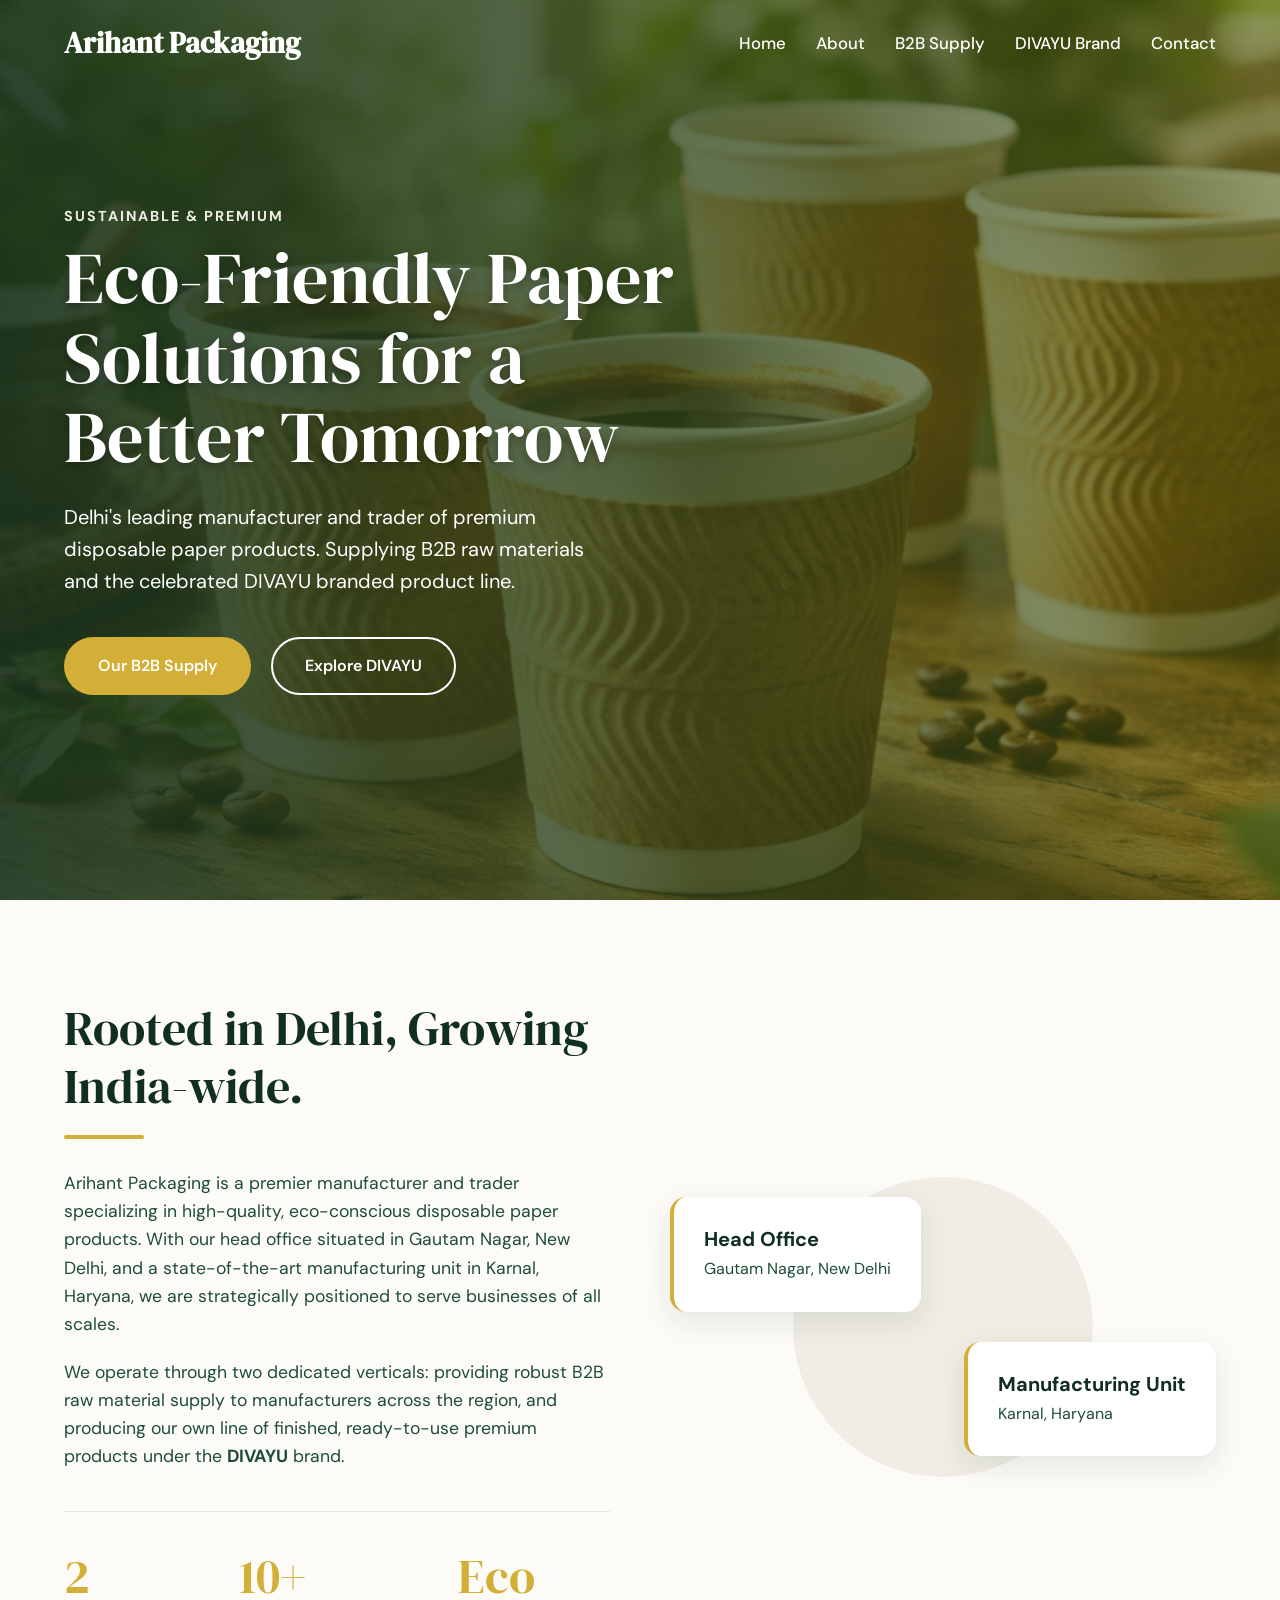
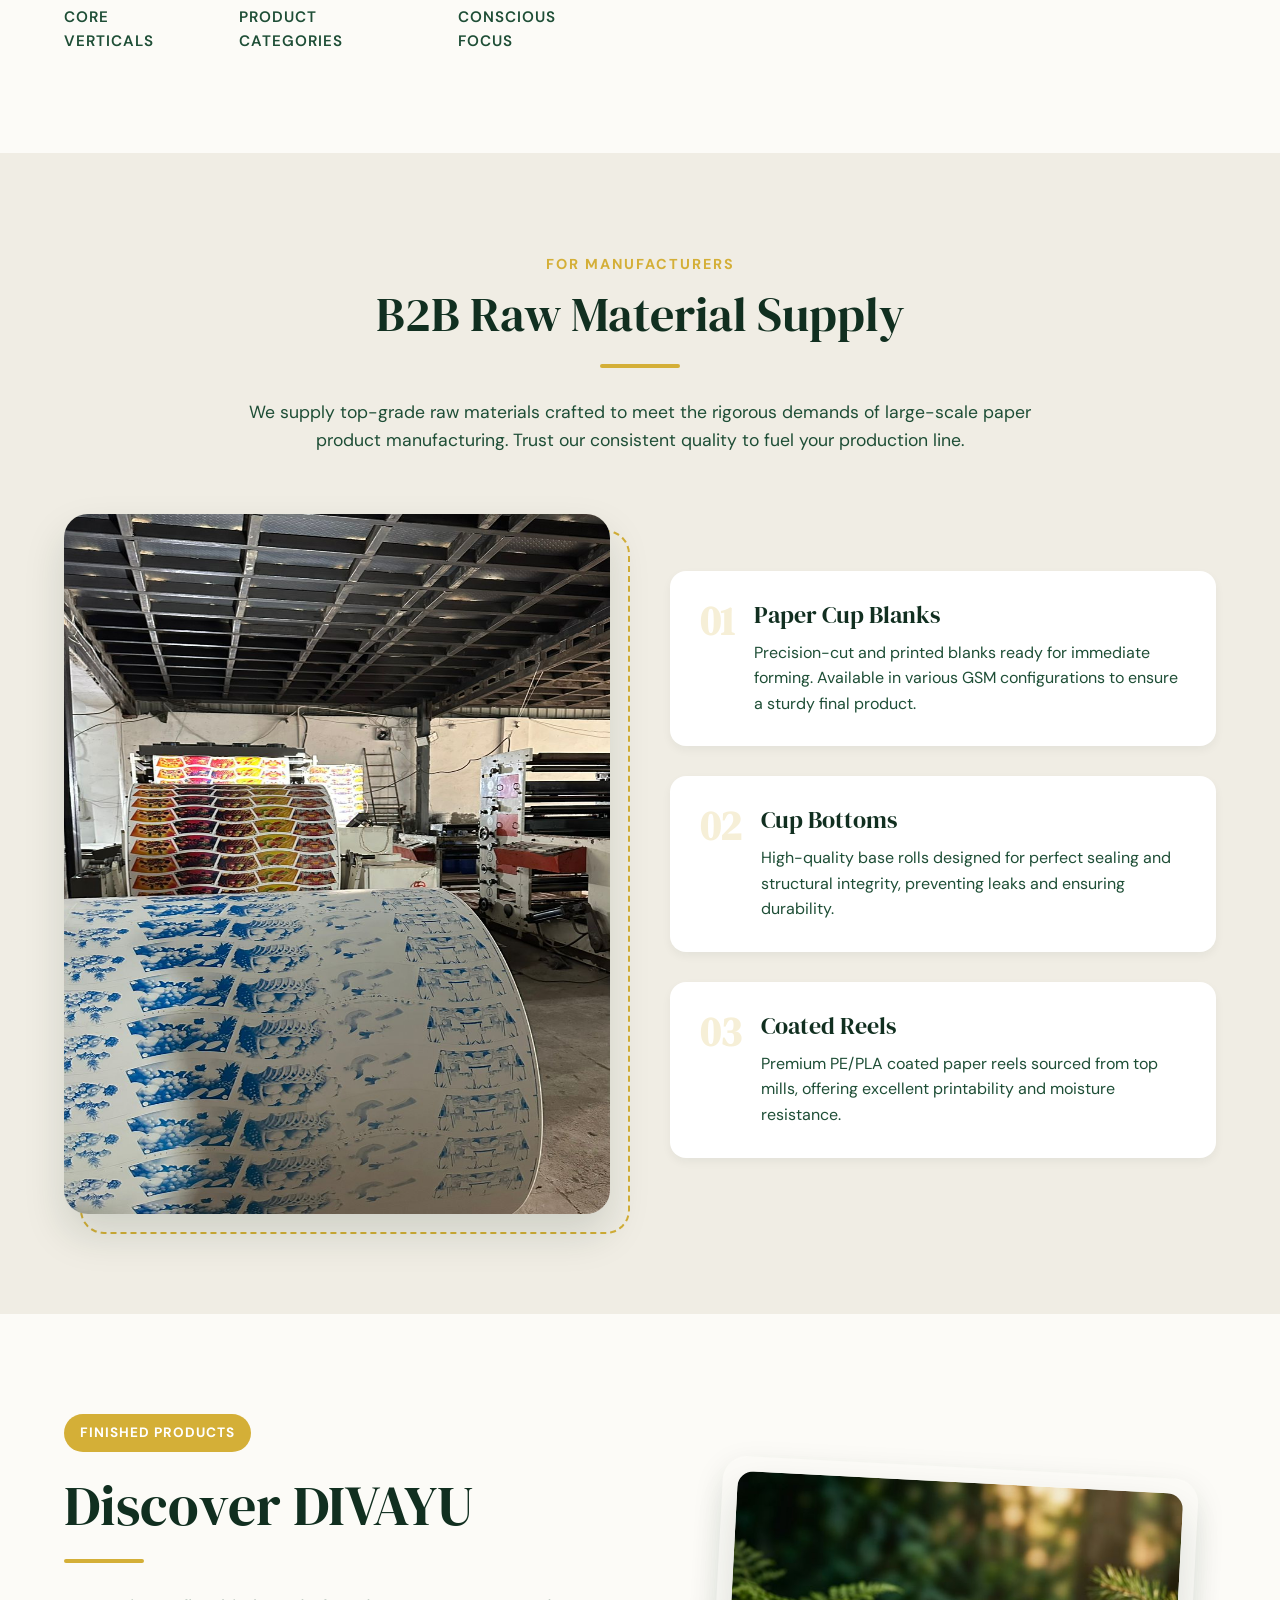
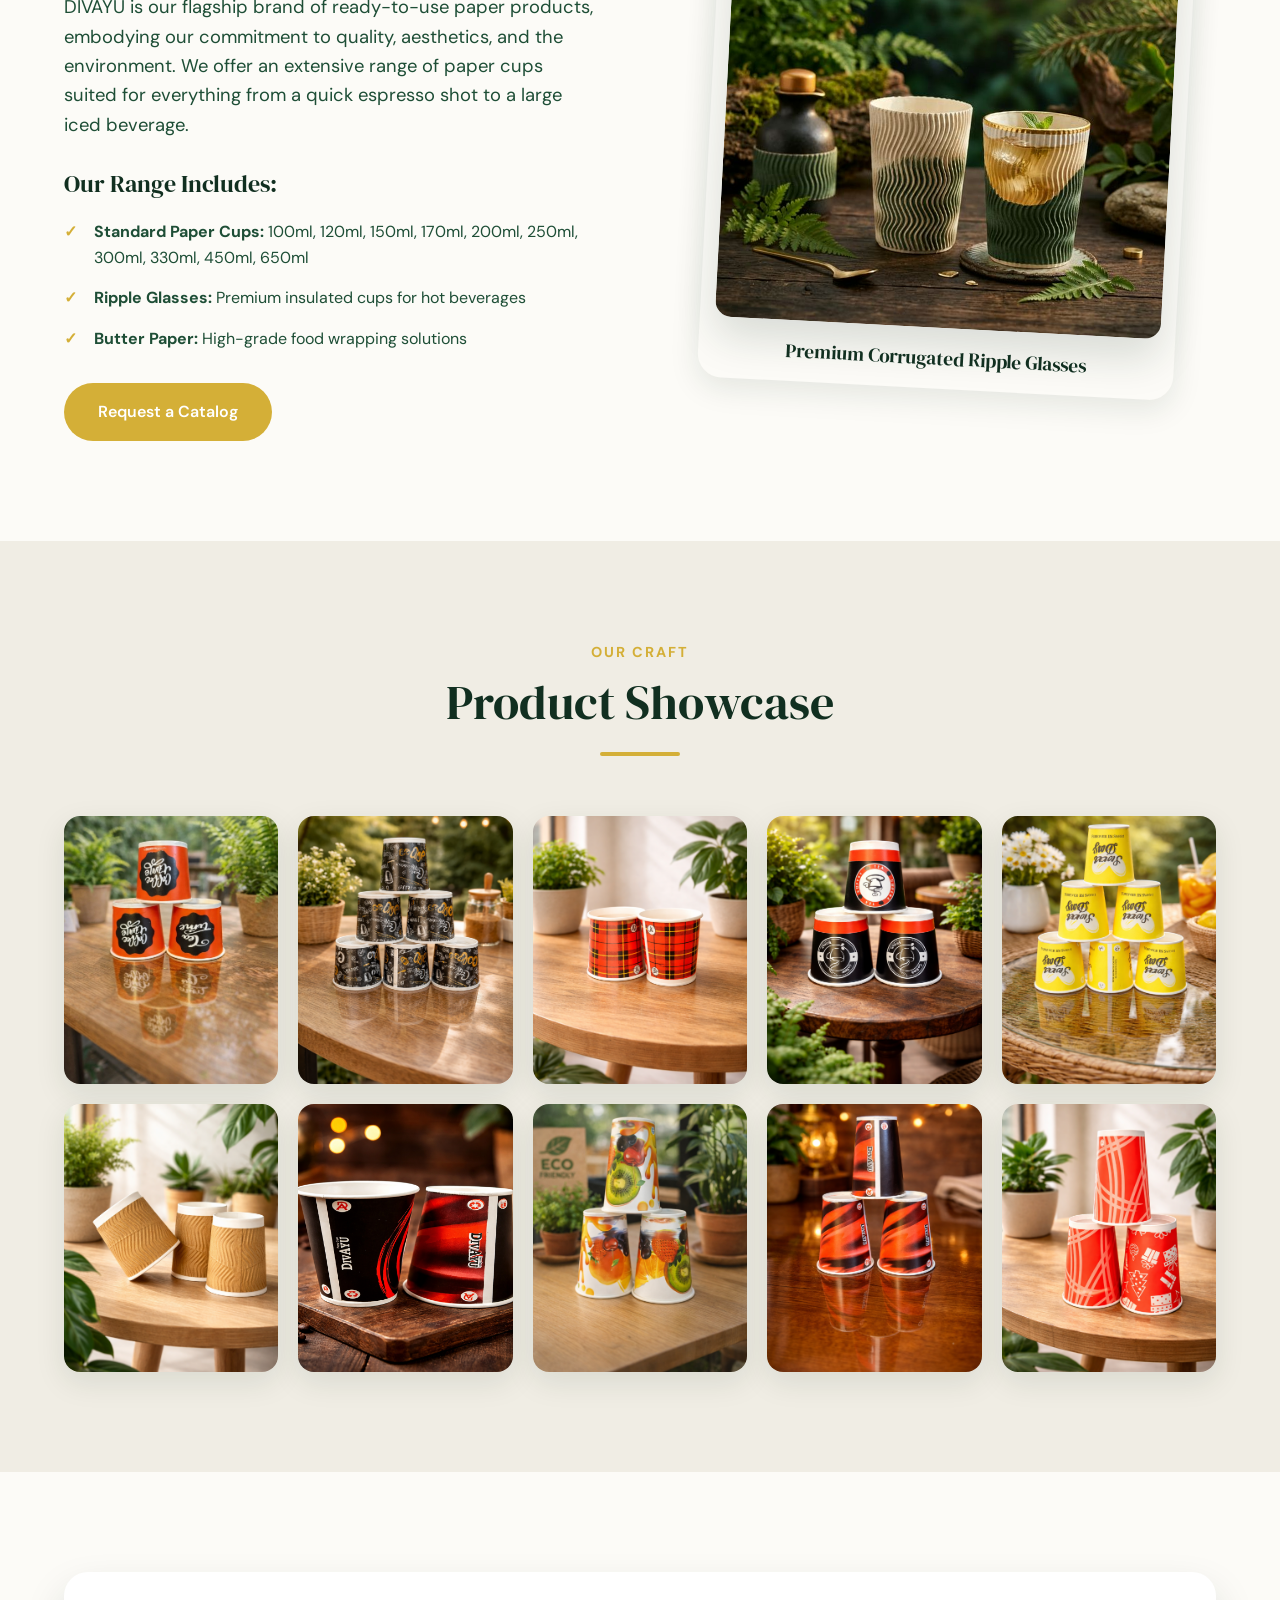
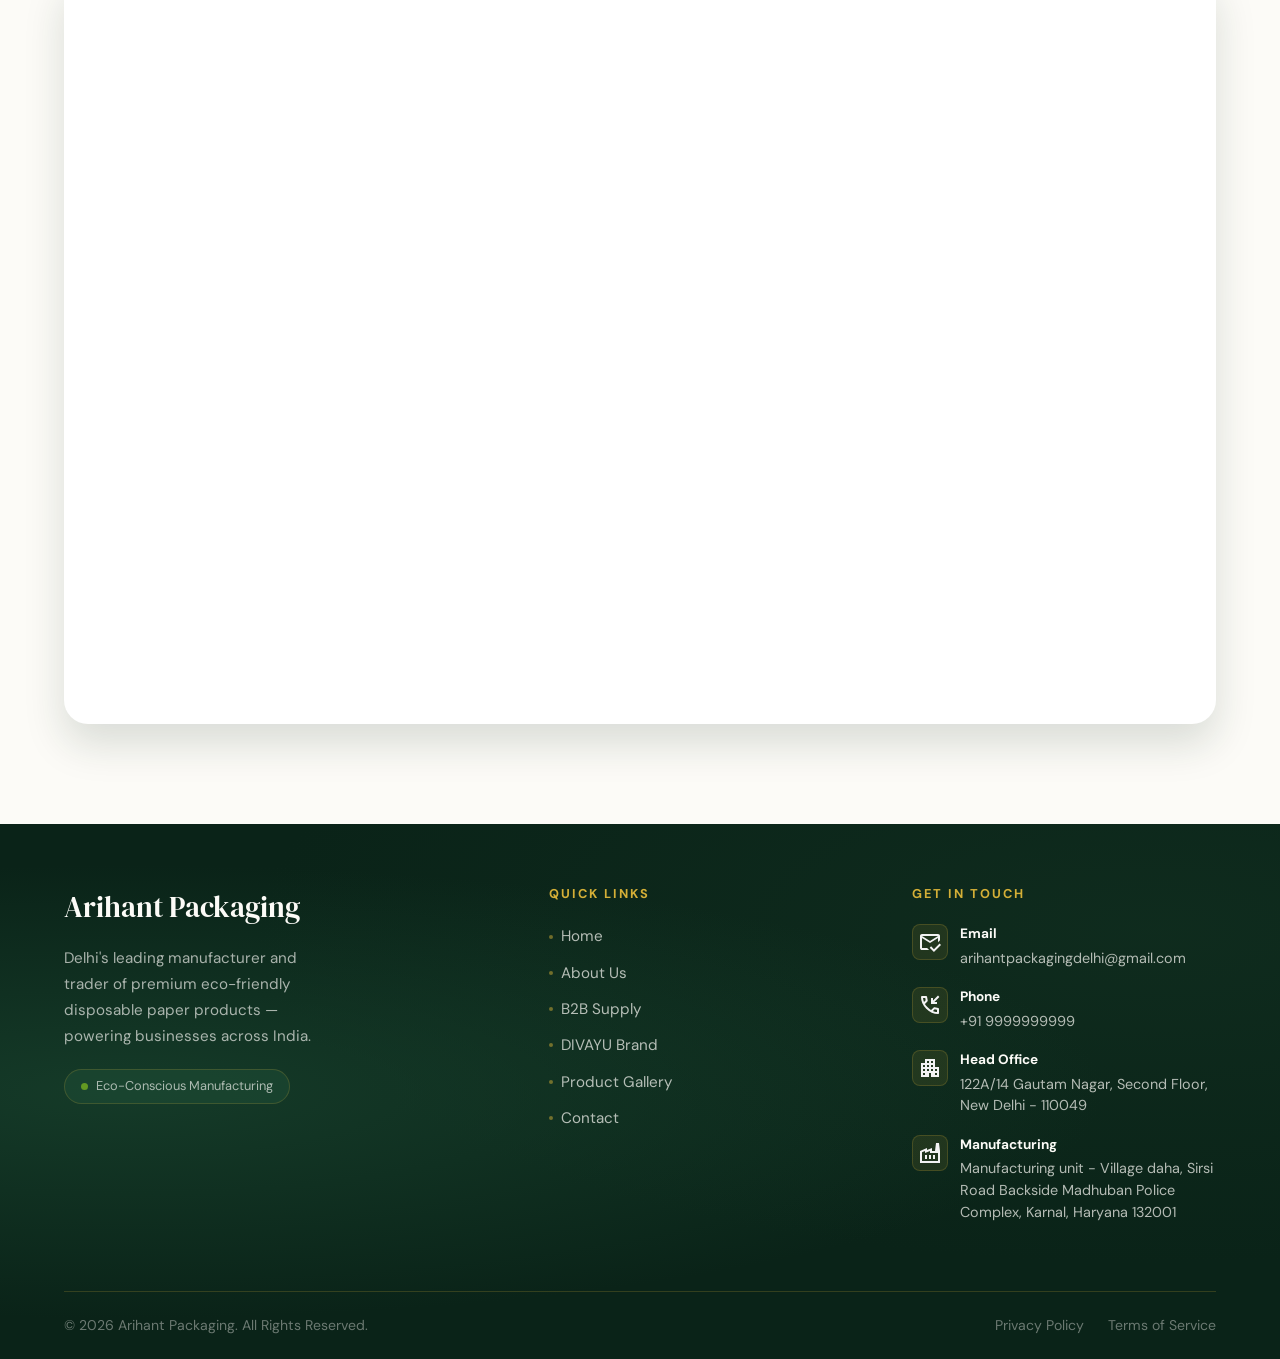
==== commit 3c68599a: "update" ====
--- a/index.html
+++ b/index.html
@@ -144,7 +144,7 @@
         <div class="b2b-grid">
           <div class="b2b-image-wrap tilt-in">
             <img
-              src="images/b2b-supply.png"
+              src="images/arihant-ware.jpeg"
               alt="B2B Paper Rolls and Blanks"
               class="fluid-img border-radius-lg shadow-lg"
             />
--- a/styles.css
+++ b/styles.css
@@ -124,8 +124,8 @@
 }
 
 .fluid-img {
-  max-width: 100%;
-  height: auto;
+  width: 100%;
+  max-height: 700px;
   display: block;
 }
 
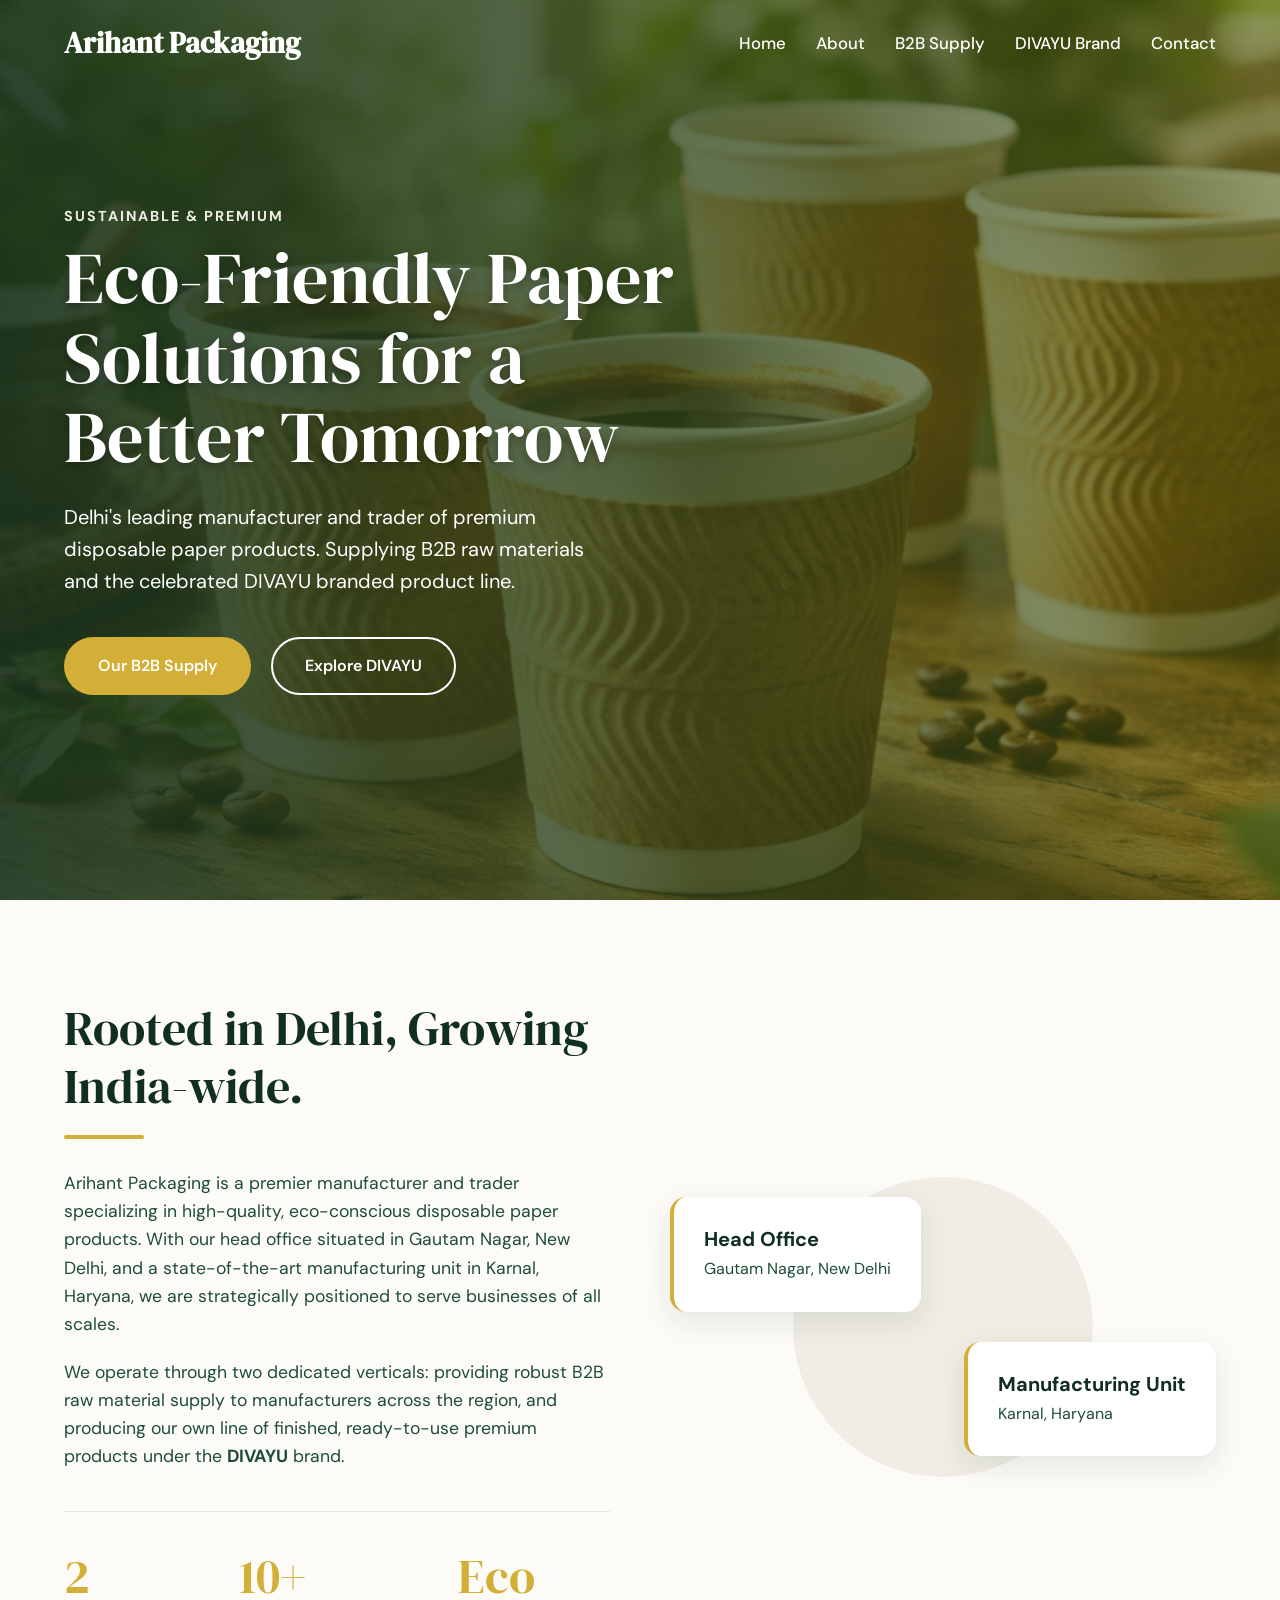
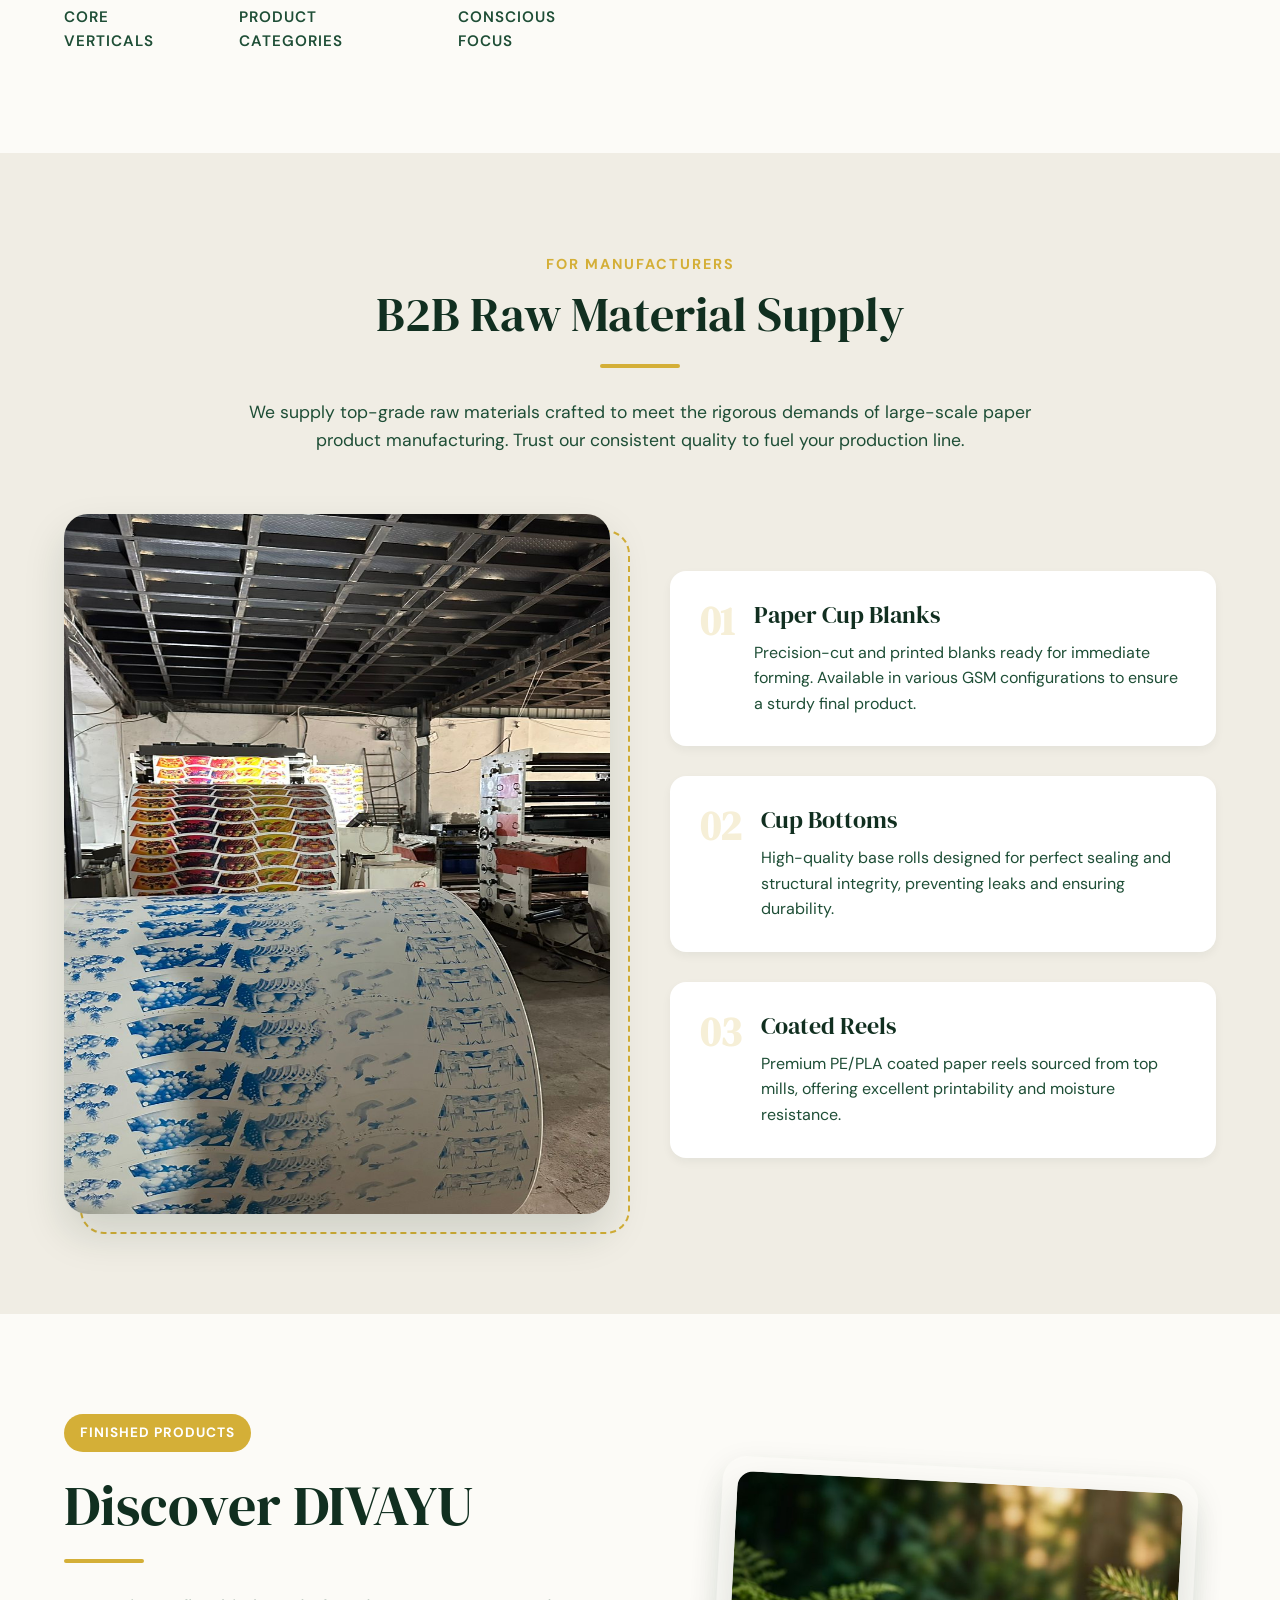
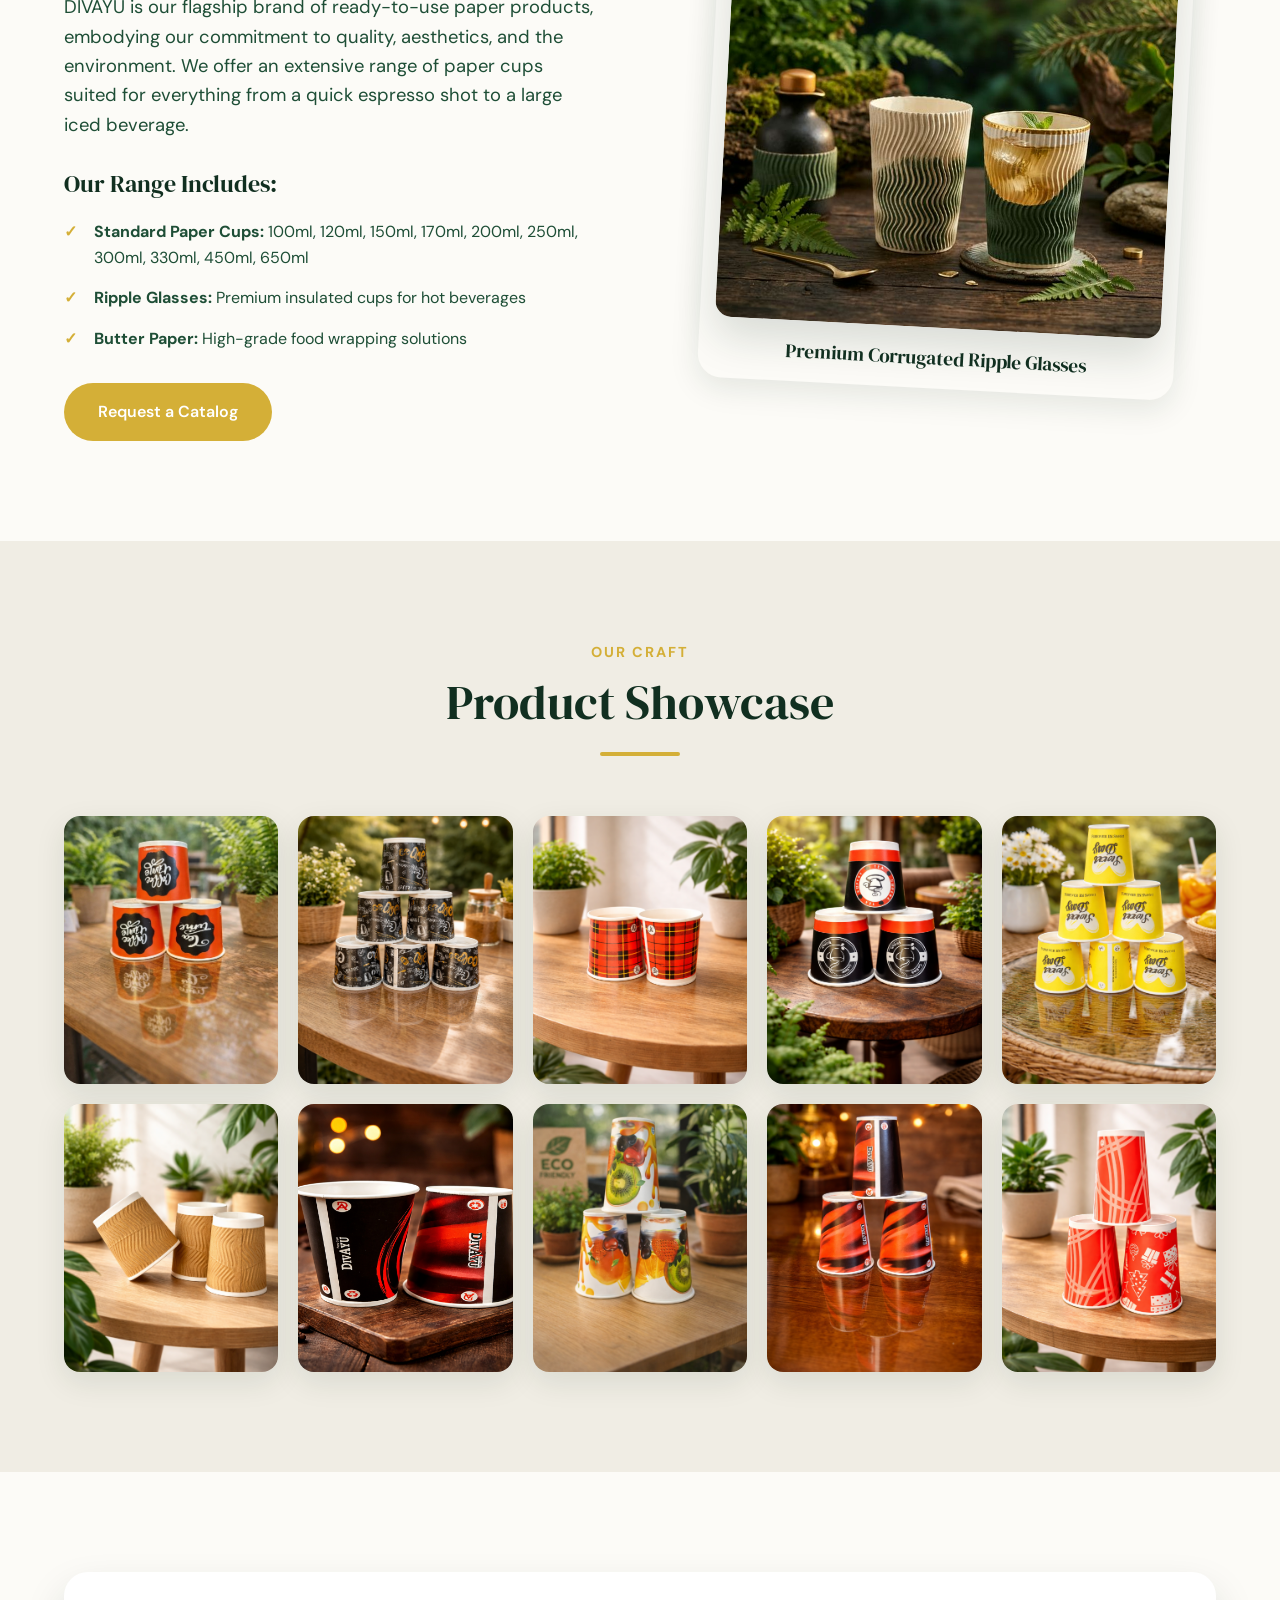
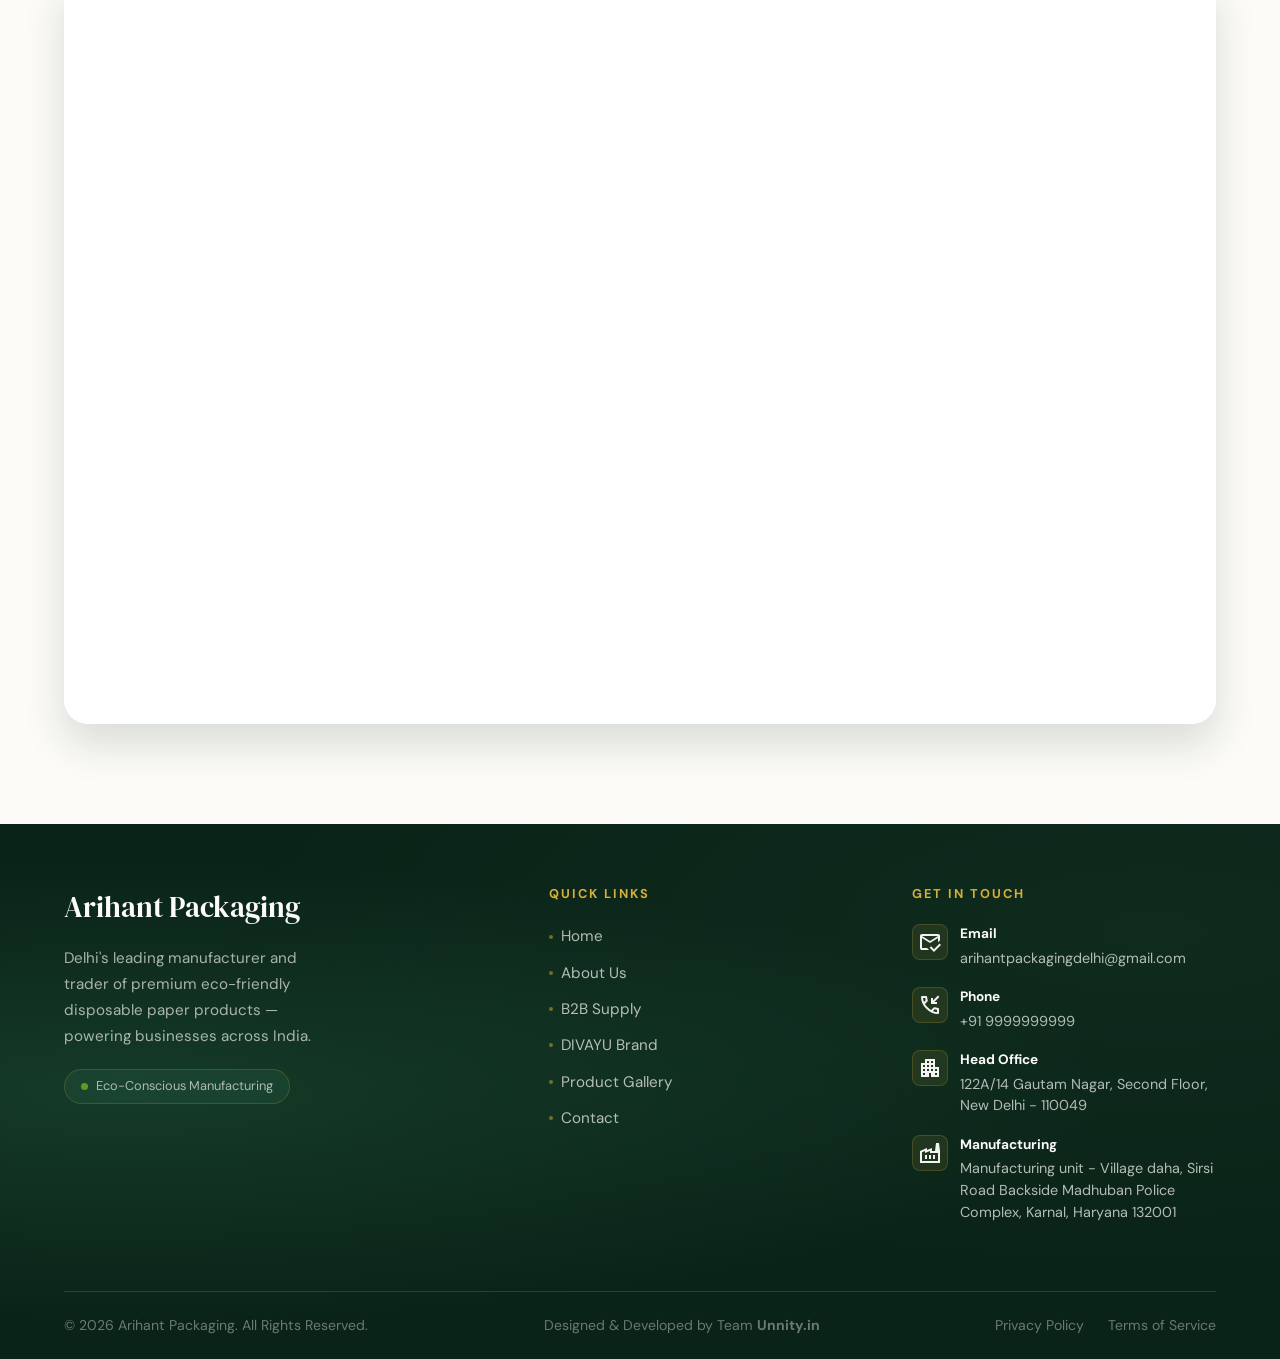
==== commit fe2de2d2: "update footer" ====
--- a/index.html
+++ b/index.html
@@ -510,6 +510,12 @@
 
         <div class="footer-bottom">
           <p>&copy; 2026 Arihant Packaging. All Rights Reserved.</p>
+          <p>
+            Designed & Developed by Team
+            <a href="https://unnity.in" target="_blank"
+              ><strong>Unnity.in</strong></a
+            >
+          </p>
           <div class="footer-bottom-links">
             <a href="#">Privacy Policy</a>
             <a href="#">Terms of Service</a>
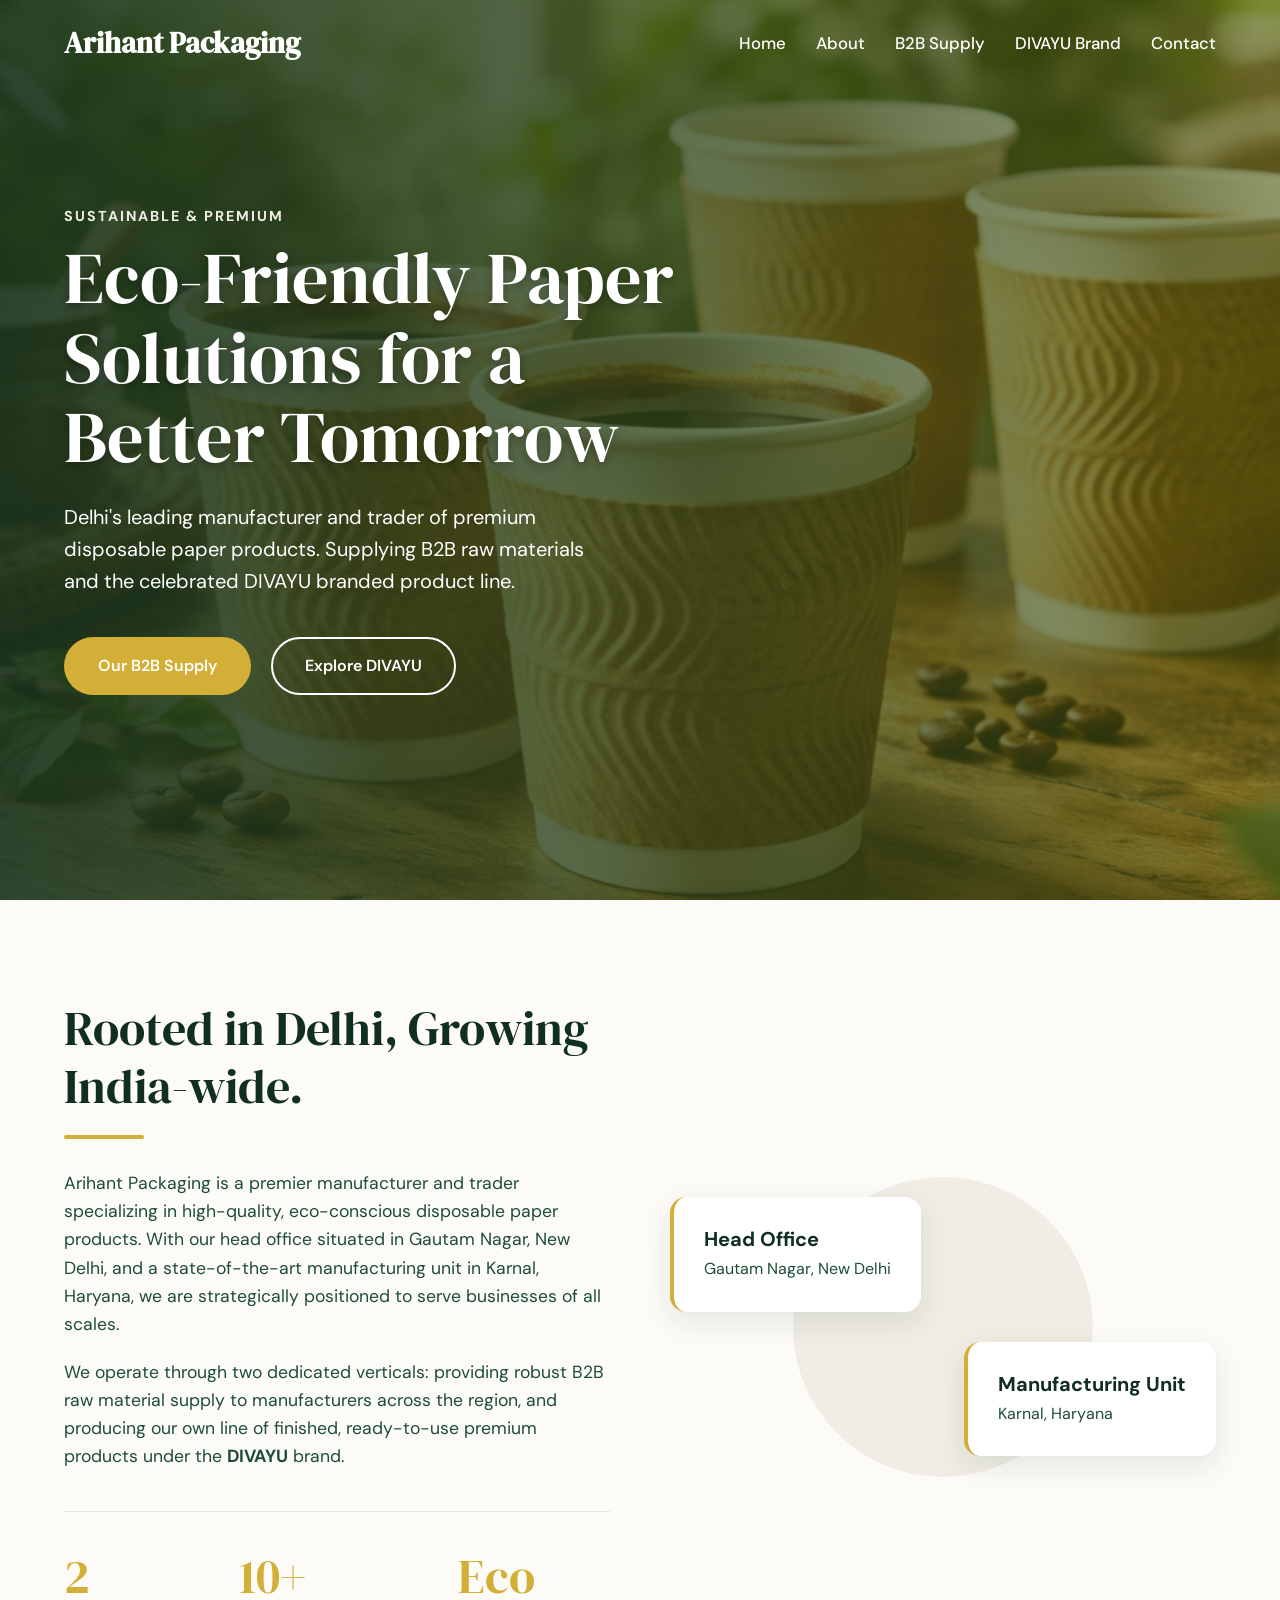
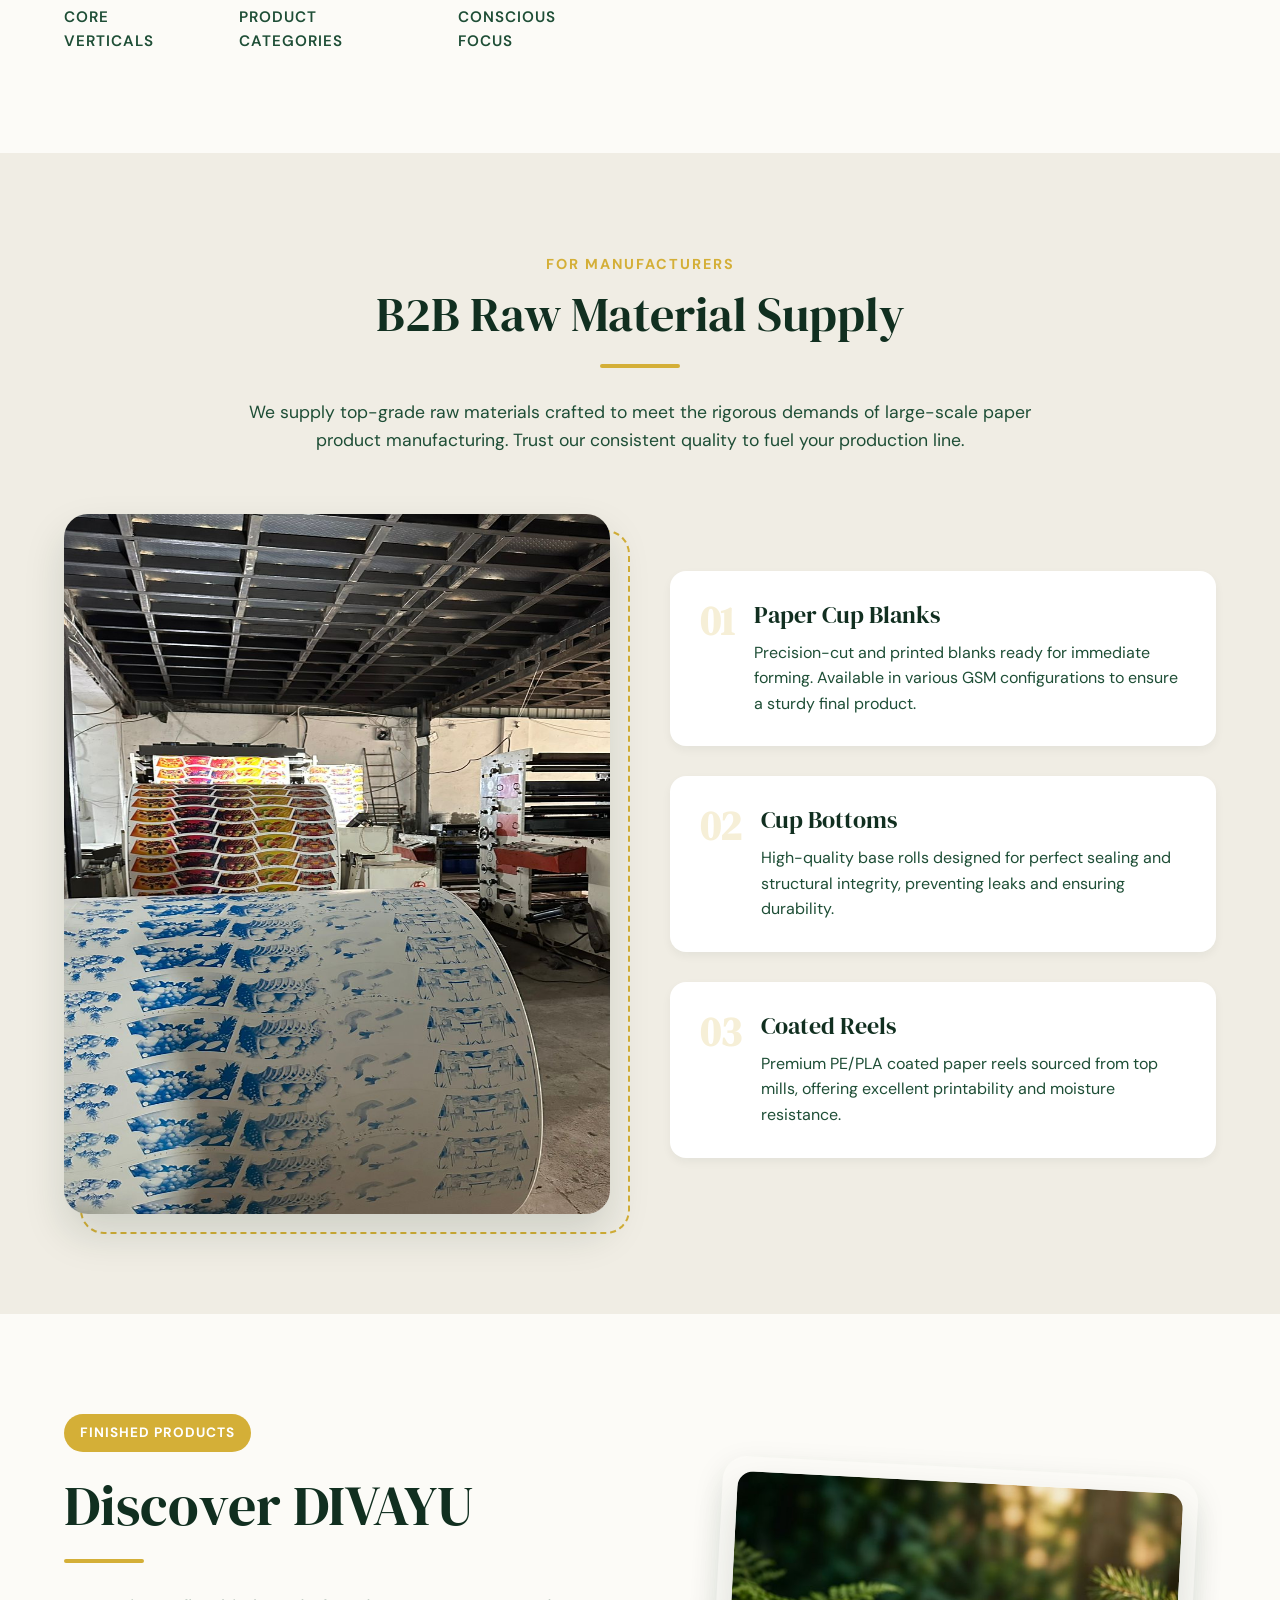
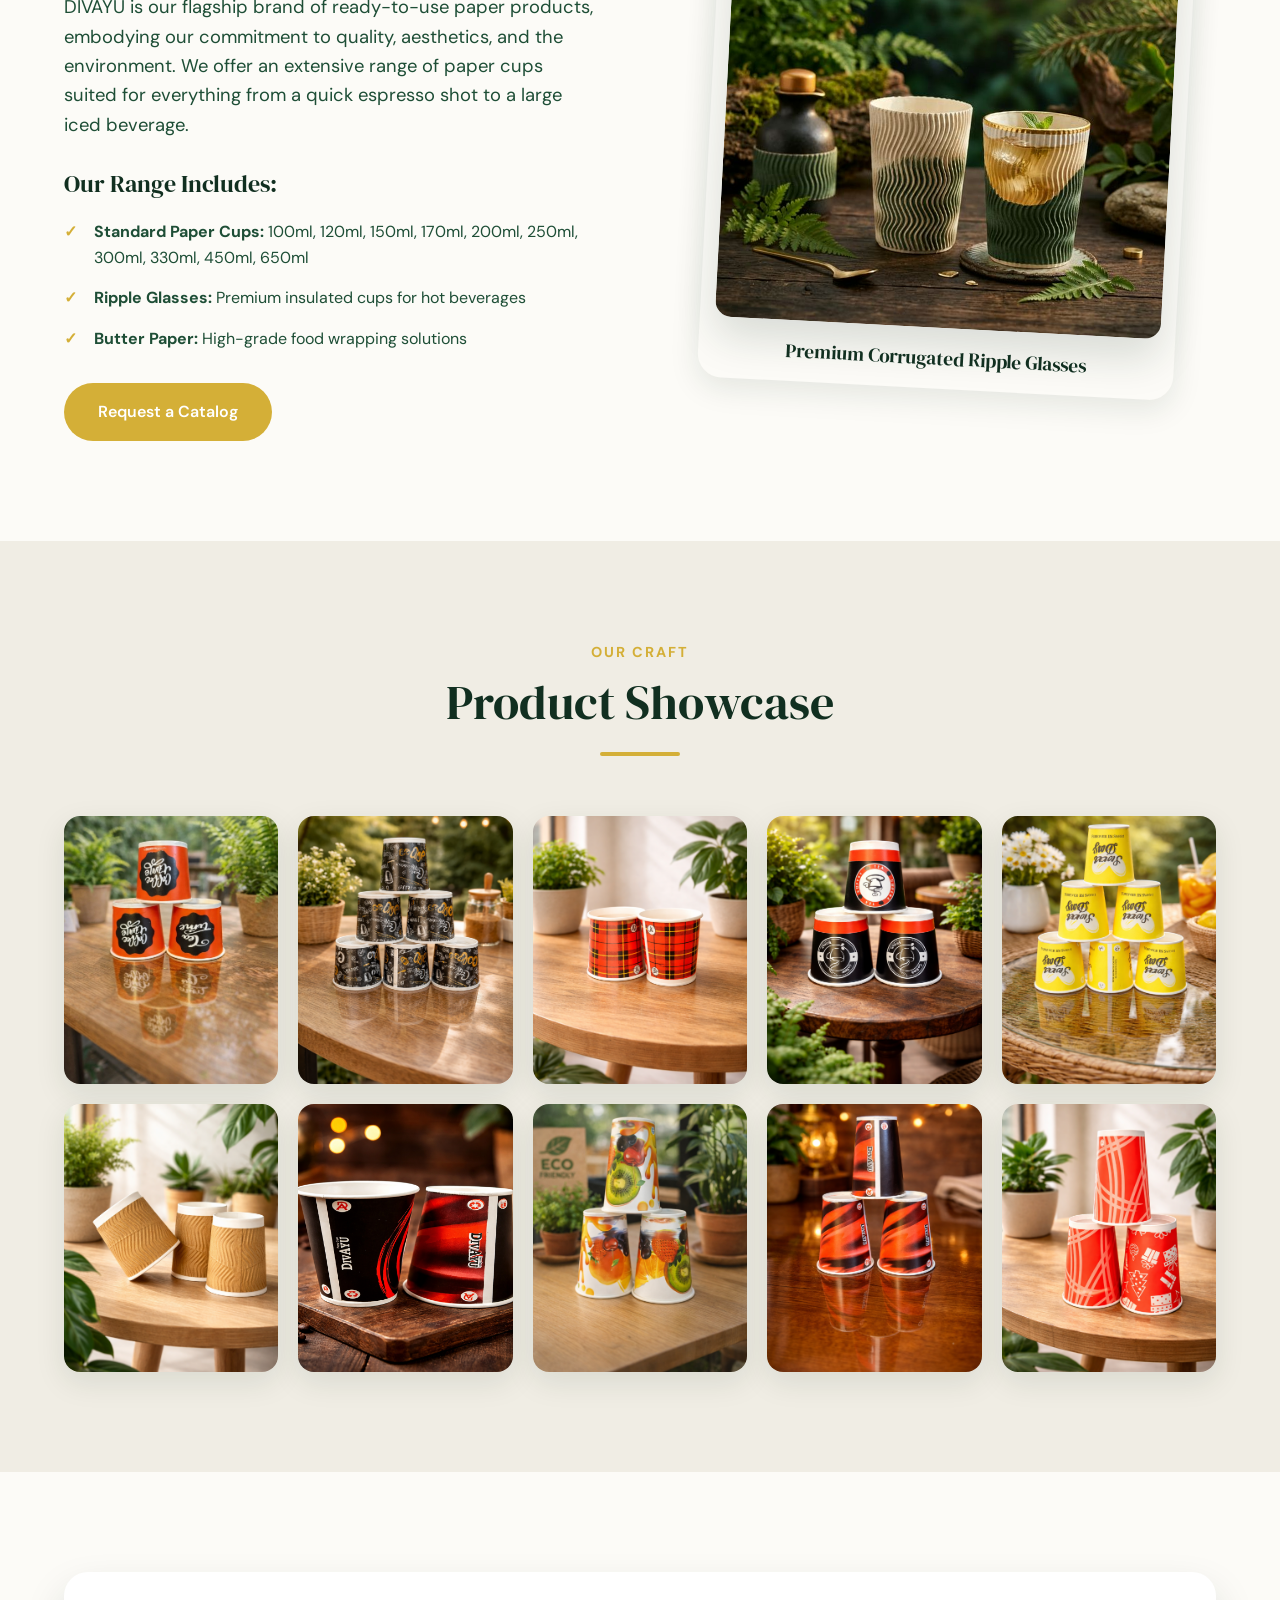
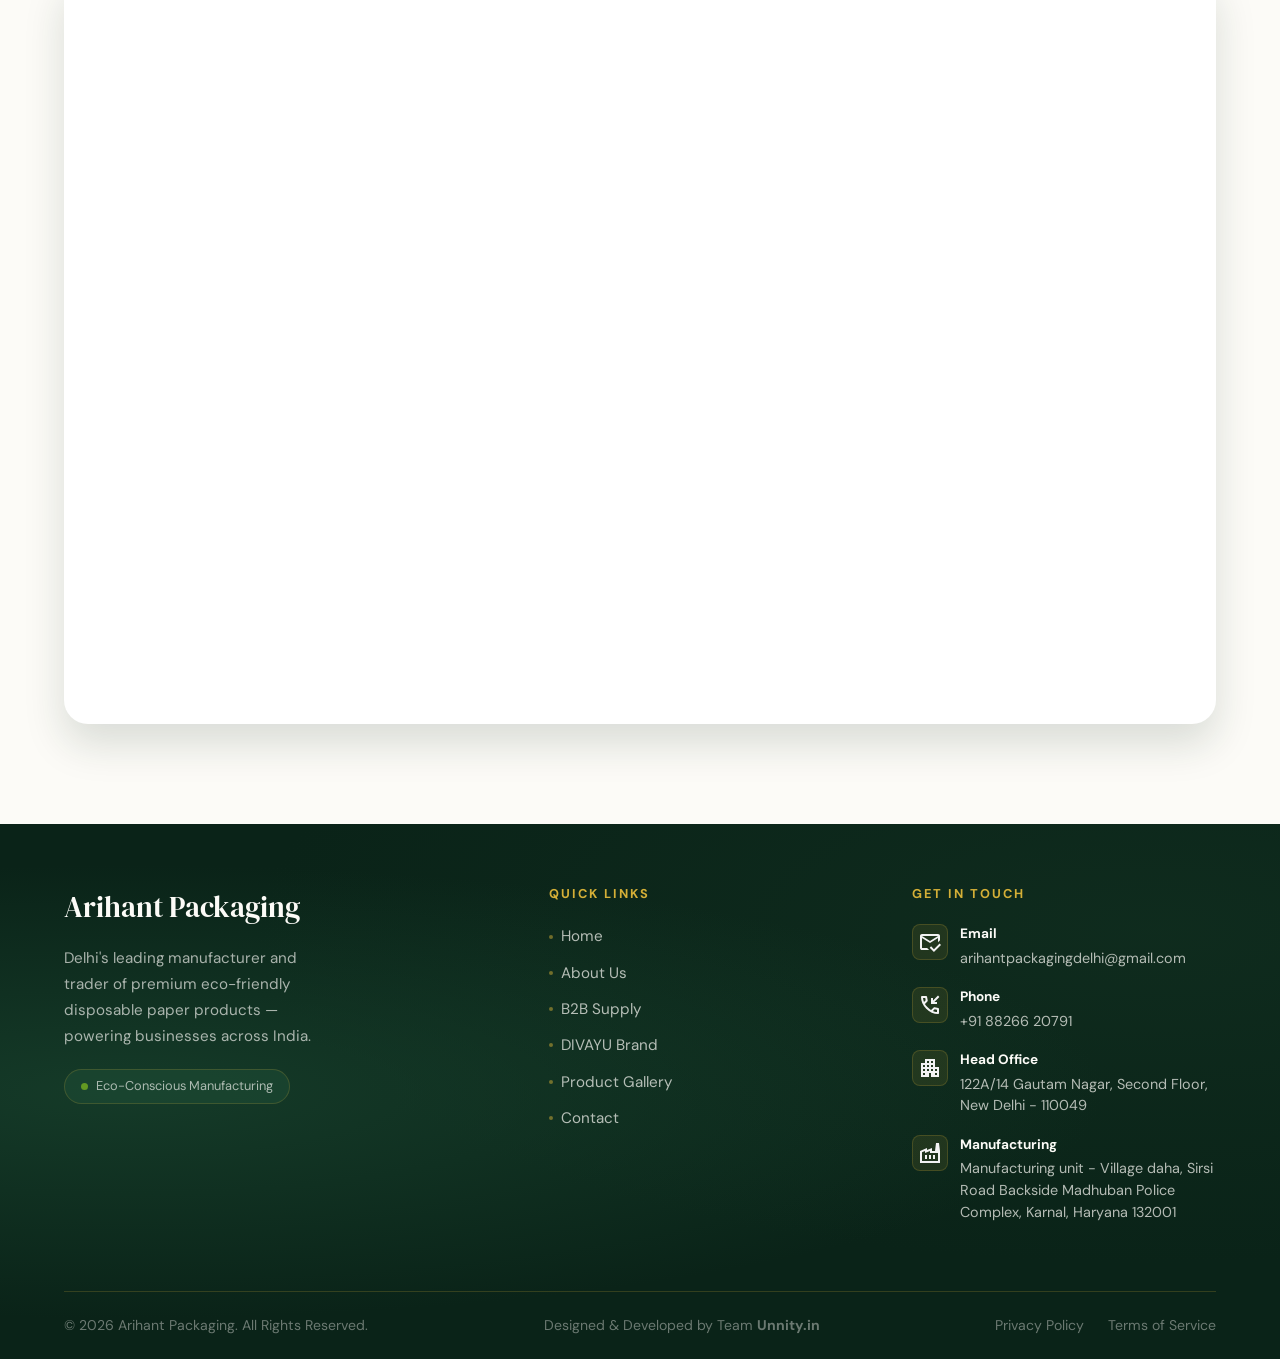
==== commit be11eedc: "update number" ====
--- a/index.html
+++ b/index.html
@@ -463,7 +463,7 @@
               </div>
               <div class="footer-contact-text">
                 <strong>Phone </strong>
-                +91 9999999999
+                +91 88266 20791
               </div>
             </div>
             <div class="footer-contact-item">
